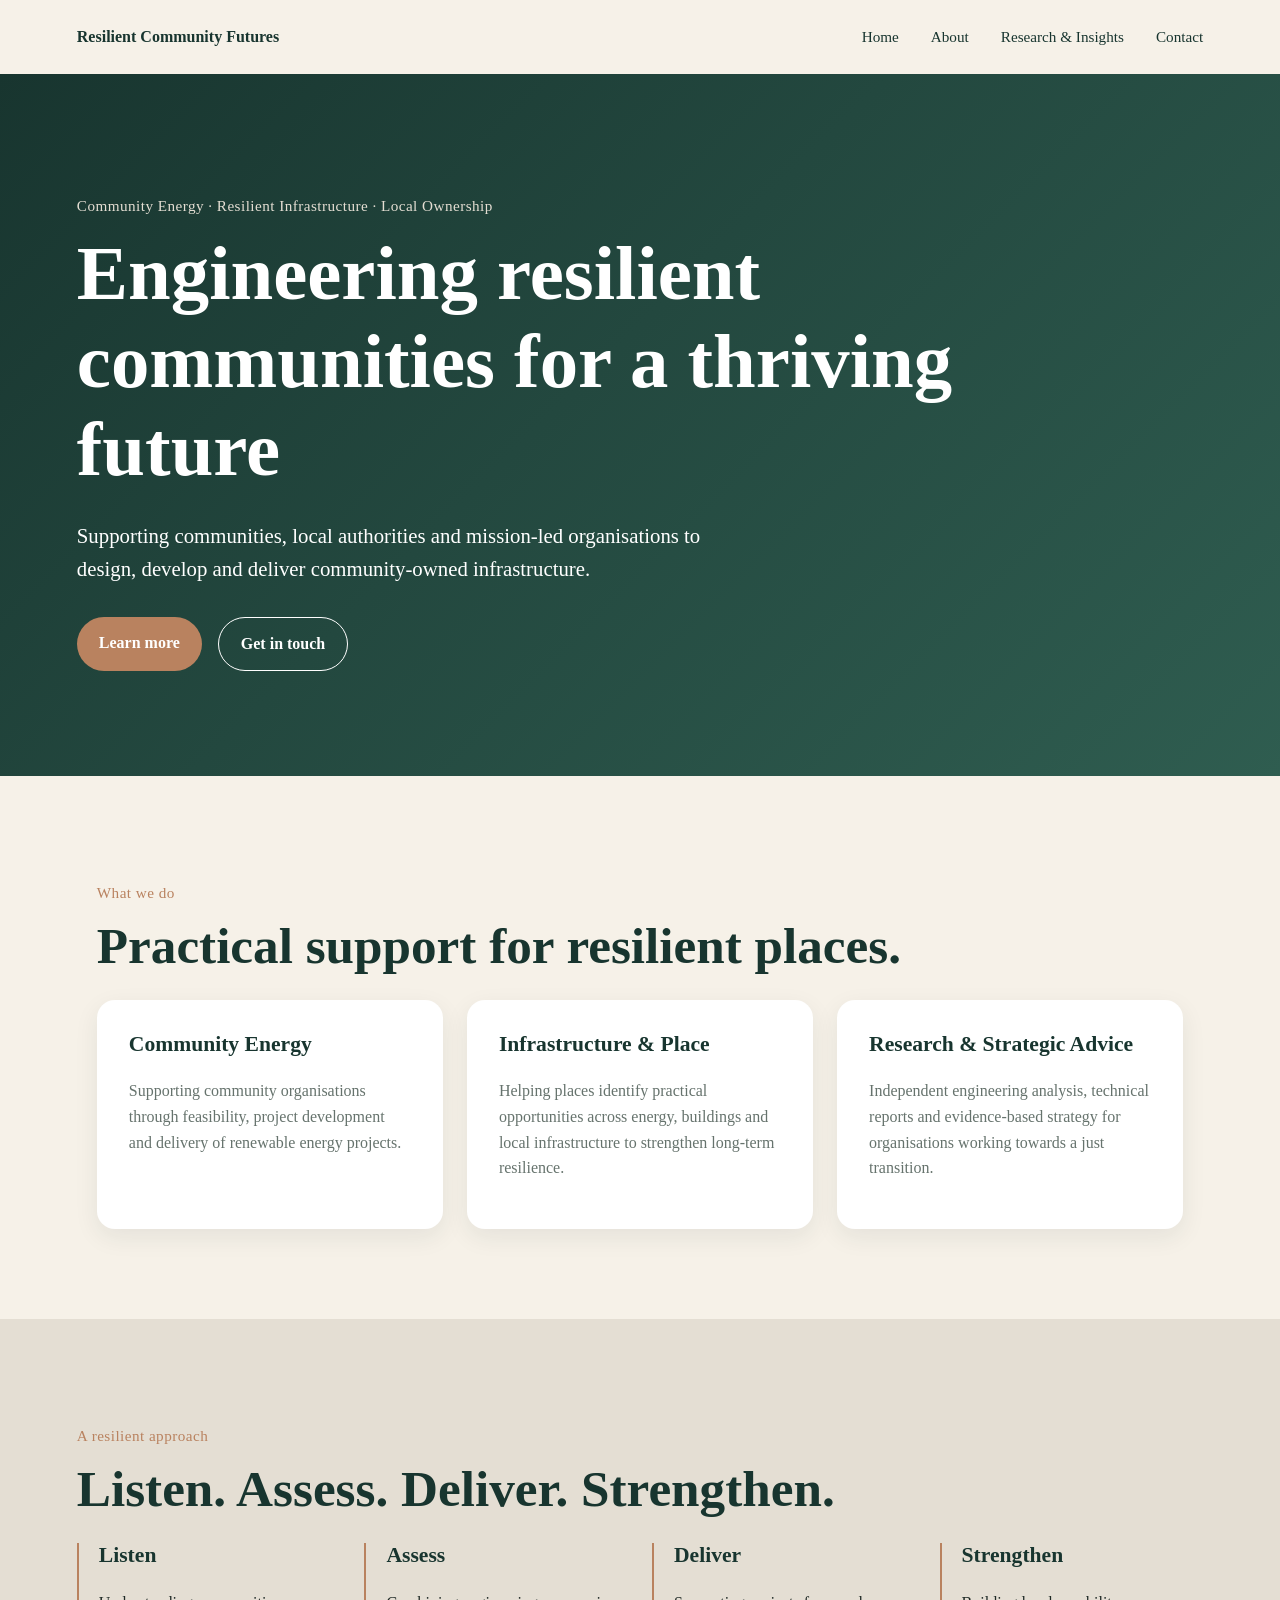
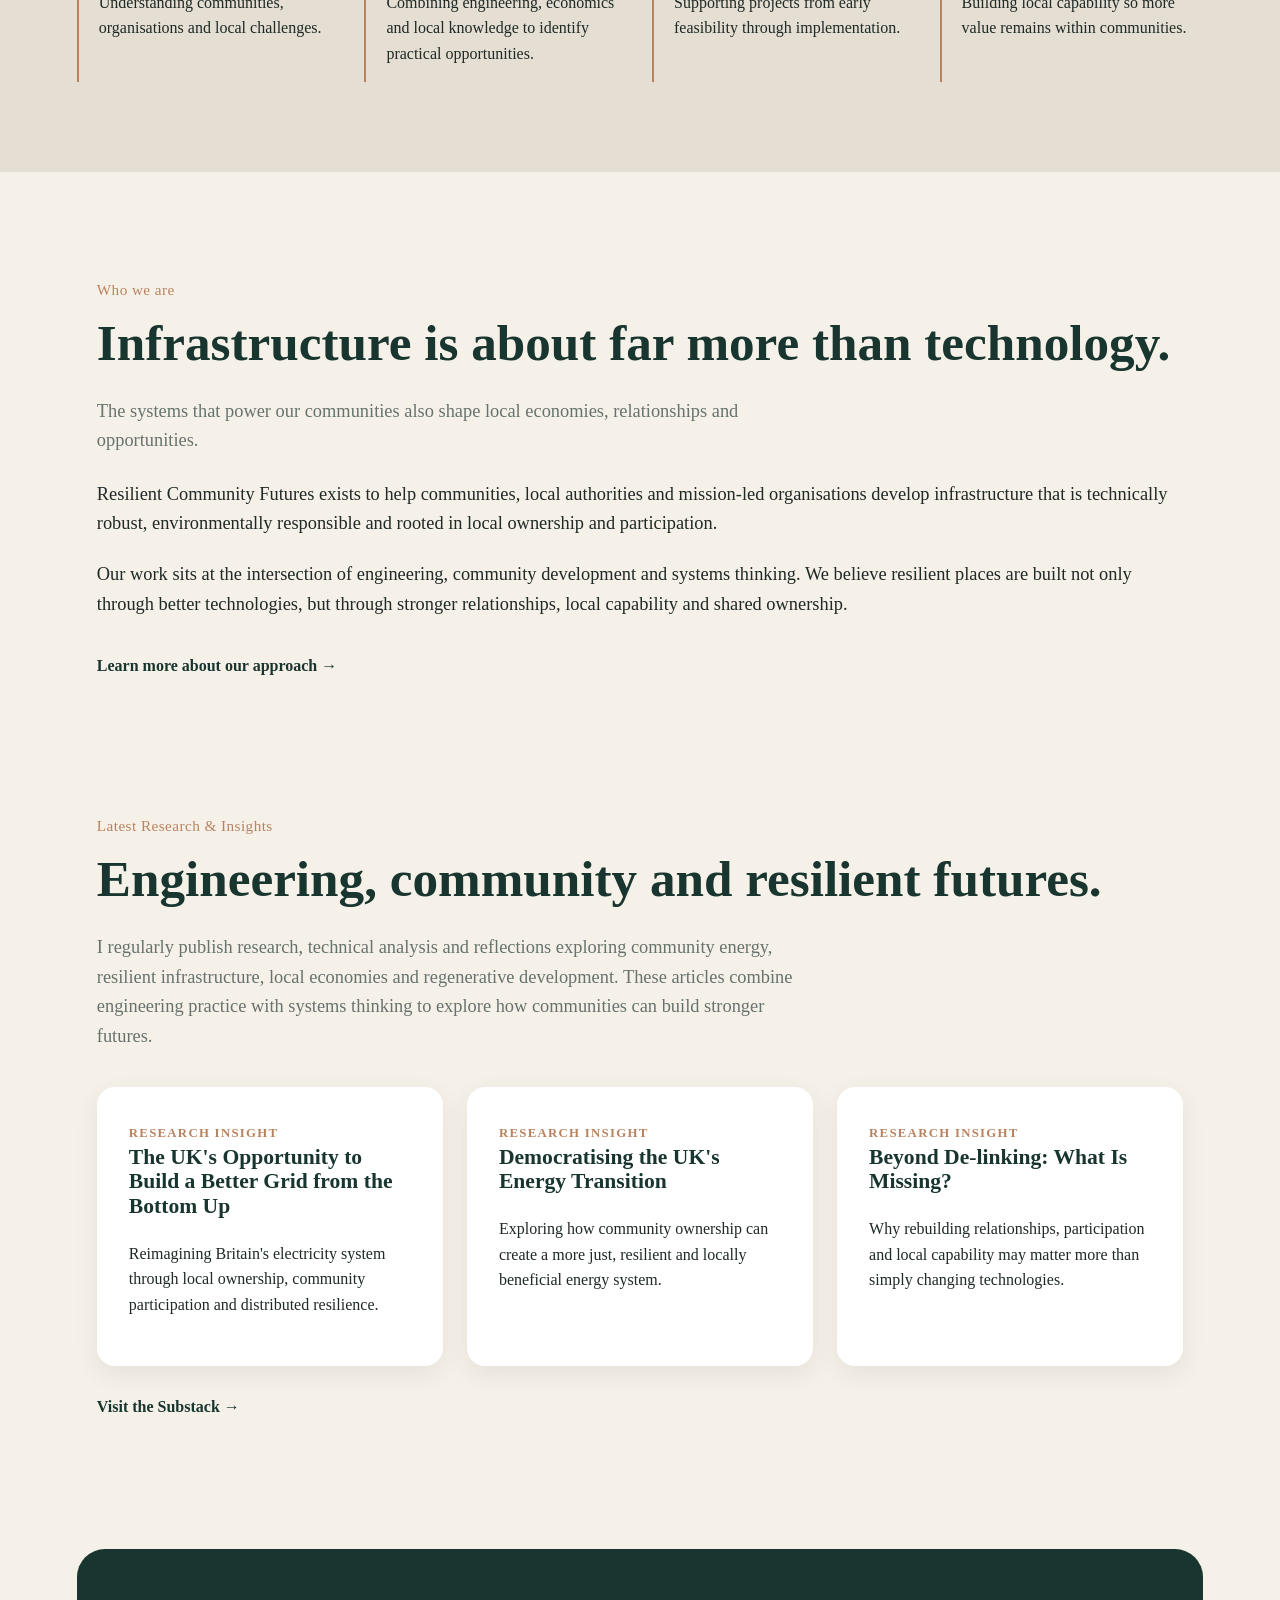
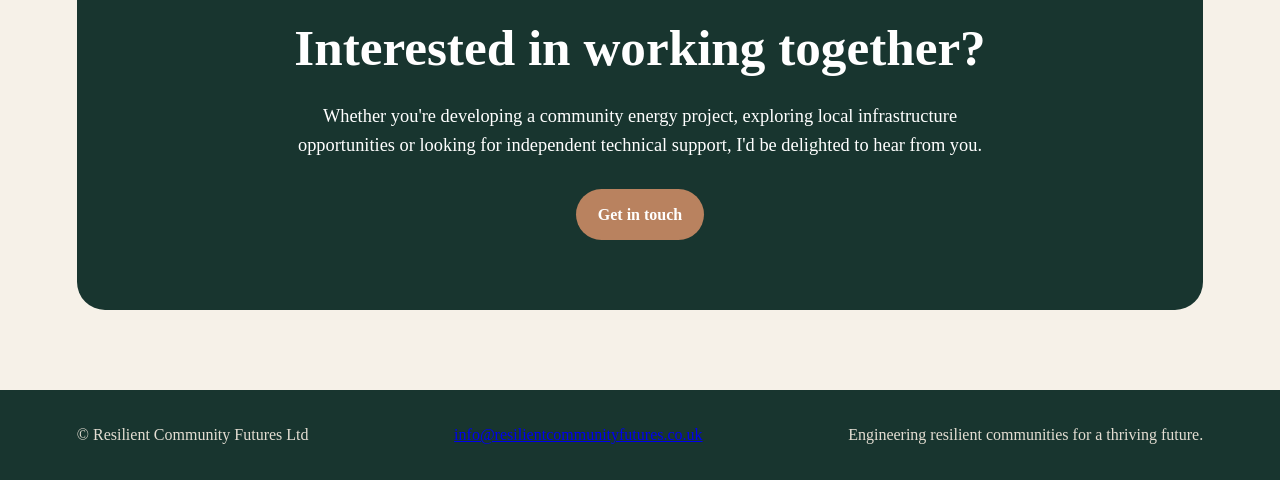
==== index.html @ cfe35413 "v0.15 - add email address" ====
<!DOCTYPE html>
<html lang="en">
<head>
  <meta charset="UTF-8" />
  <meta name="viewport" content="width=device-width, initial-scale=1.0" />
  <title>Resilient Community Futures Ltd</title>
  <meta name="description" content="Supporting communities, local authorities and mission-led organisations to design, develop and deliver community-owned infrastructure." />
  <link rel="stylesheet" href="css/style.css" />
</head>

<body>
  <header class="site-header">
    <a href="index.html" class="logo">Resilient Community Futures</a>

    <nav class="site-nav">
      <a href="index.html">Home</a>
      <a href="about.html">About</a>
      <a href="insights.html">Research & Insights</a>
      <a href="contact.html">Contact</a>
    </nav>
  </header>

  <main>
    <section class="hero">
      <div class="hero-content">
        <p class="eyebrow">Community Energy · Resilient Infrastructure · Local Ownership</p>
        <h1>Engineering resilient communities for a thriving future</h1>
        <p class="hero-text">
          Supporting communities, local authorities and mission-led organisations to design,
          develop and deliver community-owned infrastructure.
        </p>
        <div class="hero-buttons">
          <a href="about.html" class="button primary">Learn more</a>
          <a href="contact.html" class="button secondary">Get in touch</a>
        </div>
      </div>
    </section>

    <section class="section">
      <p class="eyebrow">What we do</p>
      <h2>Practical support for resilient places.</h2>

      <div class="card-grid">
        <article class="card">
          <h3>Community Energy</h3>
          <p>Supporting community organisations through feasibility, project development and delivery of renewable energy projects.</p>
        </article>

        <article class="card">
          <h3>Infrastructure & Place</h3>
          <p>Helping places identify practical opportunities across energy, buildings and local infrastructure to strengthen long-term resilience.</p>
        </article>

        <article class="card">
          <h3>Research & Strategic Advice</h3>
          <p>Independent engineering analysis, technical reports and evidence-based strategy for organisations working towards a just transition.</p>
        </article>
      </div>
    </section>

    <section class="section muted">
      <p class="eyebrow">A resilient approach</p>
      <h2>Listen. Assess. Deliver. Strengthen.</h2>

      <div class="steps">
        <div>
          <h3>Listen</h3>
          <p>Understanding communities, organisations and local challenges.</p>
        </div>
        <div>
          <h3>Assess</h3>
          <p>Combining engineering, economics and local knowledge to identify practical opportunities.</p>
        </div>
        <div>
          <h3>Deliver</h3>
          <p>Supporting projects from early feasibility through implementation.</p>
        </div>
        <div>
          <h3>Strengthen</h3>
          <p>Building local capability so more value remains within communities.</p>
        </div>
      </div>
    </section>

    <section class="section about-preview">
      <p class="eyebrow">Who we are</p>
    
      <h2>Infrastructure is about far more than technology.</h2>
    
      <p class="section-intro">
        The systems that power our communities also shape local economies,
        relationships and opportunities.
      </p>
    
      <p>
        Resilient Community Futures exists to help communities, local authorities
        and mission-led organisations develop infrastructure that is technically
        robust, environmentally responsible and rooted in local ownership and
        participation.
      </p>
    
      <p>
        Our work sits at the intersection of engineering, community development and
        systems thinking. We believe resilient places are built not only through
        better technologies, but through stronger relationships, local capability
        and shared ownership.
      </p>
    
      <a href="about.html" class="text-link">
        Learn more about our approach →
      </a>

    </section>

    <section class="section">
      <p class="eyebrow">Latest Research & Insights</p>
    
      <h2>Engineering, community and resilient futures.</h2>
    
      <p class="section-intro">
        I regularly publish research, technical analysis and reflections exploring
        community energy, resilient infrastructure, local economies and regenerative
        development. These articles combine engineering practice with systems thinking
        to explore how communities can build stronger futures.
      </p>
    
      <div class="insight-list">
    
        <a href="https://open.substack.com/pub/rossconnell12/p/the-uks-opportunity-to-build-a-better?r=1ueza5&utm_campaign=post-expanded-share&utm_medium=post%20viewer"
           class="insight-card"
           target="_blank"
           rel="noopener noreferrer">
    
          <span>Research Insight</span>
    
          <h3>The UK's Opportunity to Build a Better Grid from the Bottom Up</h3>
    
          <p>
            Reimagining Britain's electricity system through local ownership,
            community participation and distributed resilience.
          </p>
    
        </a>
    
        <a href="https://open.substack.com/pub/rossconnell12/p/democratising-the-uks-energy-transition?r=1ueza5&utm_campaign=post-expanded-share&utm_medium=post%20viewer"
           class="insight-card"
           target="_blank"
           rel="noopener noreferrer">
    
          <span>Research Insight</span>
    
          <h3>Democratising the UK's Energy Transition</h3>
    
          <p>
            Exploring how community ownership can create a more just,
            resilient and locally beneficial energy system.
          </p>
    
        </a>
    
        <a href="https://open.substack.com/pub/rossconnell12/p/beyond-de-linking-what-is-missing?r=1ueza5&utm_campaign=post-expanded-share&utm_medium=post%20viewer"
           class="insight-card"
           target="_blank"
           rel="noopener noreferrer">
    
          <span>Research Insight</span>
    
          <h3>Beyond De-linking: What Is Missing?</h3>
    
          <p>
            Why rebuilding relationships, participation and local capability
            may matter more than simply changing technologies.
          </p>
    
        </a>
    
      </div>
    
      <a href="https://substack.com/@rossconnell12"
         class="text-link"
         target="_blank"
         rel="noopener noreferrer">
         Visit the Substack →
      </a>

  </section>

    <section class="cta">
      <h2>Interested in working together?</h2>
      <p>
        Whether you're developing a community energy project, exploring local infrastructure opportunities
        or looking for independent technical support, I'd be delighted to hear from you.
      </p>
      <a href="contact.html" class="button primary">Get in touch</a>
    </section>
  </main>

  <footer class="site-footer">
    <p>© Resilient Community Futures Ltd</p>
    
    <p>
      <a href="mailto:info@resilientcommunityfutures.co.uk">
        info@resilientcommunityfutures.co.uk
      </a>
    </p>

    <p>Engineering resilient communities for a thriving future.</p>
  </footer>
</body>
</html>
---- css/style.css ----
:root {
  --green-dark: #18352f;
  --green: #2f5d50;
  --earth: #b9825f;
  --cream: #f6f1e8;
  --stone: #e4ded3;
  --text: #1f2925;
  --muted: #66736d;
  --white: #ffffff;
}

* {
  box-sizing: border-box;
}

body {
  margin: 0;
  font-family: Georgia, "Times New Roman", serif;
  color: var(--text);
  background: var(--cream);
  line-height: 1.6;
}

.site-header {
  display: flex;
  justify-content: space-between;
  align-items: center;
  padding: 24px 6vw;
  background: var(--cream);
}

.logo {
  font-weight: 700;
  text-decoration: none;
  color: var(--green-dark);
}

.site-nav a {
  margin-left: 28px;
  text-decoration: none;
  color: var(--green-dark);
  font-size: 0.95rem;
}

.hero {
  min-height: 78vh;
  display: flex;
  align-items: center;
  padding: 8vw 6vw;

  background: linear-gradient(
    135deg,
    #18352f 0%,
    #23483f 45%,
    #2f5d50 100%
  );

  color: var(--white);
}

.hero-content {
  max-width: 920px;
}

.eyebrow {
  letter-spacing: 0.03em;
  font-size: 0.95rem;
  font-weight: 400;
  color: var(--earth);
  margin-bottom: 12px;
}

.hero .eyebrow {
  color: var(--stone);
}

h1,
h2,
h3 {
  line-height: 1.15;
  margin-top: 0;
}

h1 {
  font-size: clamp(2.4rem, 6vw, 4.8rem);
  max-width: 920px;
  margin-bottom: 24px;
}

h2 {
  font-size: clamp(2rem, 4vw, 3.4rem);
  color: var(--green-dark);
  margin-bottom: 24px;
}

h3 {
  font-size: 1.35rem;
  color: var(--green-dark);
}

.hero-text {
  font-size: 1.3rem;
  max-width: 640px;
  margin-bottom: 32px;
}

.hero-buttons {
  display: flex;
  gap: 16px;
  flex-wrap: wrap;
}

.button {
  display: inline-block;
  padding: 13px 22px;
  border-radius: 999px;
  text-decoration: none;
  font-weight: 700;
}

.button.primary {
  background: var(--earth);
  color: var(--white);
}

.button.secondary {
  border: 1px solid var(--white);
  color: var(--white);
}

.section {
  padding: 90px 6vw;
  max-width: 1240px;
  margin: 0 auto;
}

.section-intro {
  max-width: 720px;
  font-size: 1.15rem;
  color: var(--muted);
}

.muted {
  background: var(--stone);
  max-width: none;
}

.muted > .eyebrow,
.muted > h2,
.muted > .steps {
  max-width: 1240px;
  margin-left: auto;
  margin-right: auto;
}

.card-grid,
.steps,
.insight-list {
  display: grid;
  gap: 24px;
}

.card-grid {
  grid-template-columns: repeat(3, 1fr);
}

.card,
.insight-card {
  background: var(--white);
  padding: 32px;
  border-radius: 18px;
  box-shadow: 0 8px 24px rgba(24, 53, 47, 0.08);
}

.card p {
  color: var(--muted);
}

.steps {
  grid-template-columns: repeat(4, 1fr);
  max-width: 1240px;
  margin: 0 auto;
}

.steps div {
  border-left: 2px solid var(--earth);
  padding-left: 20px;
}

.about-preview .section-intro {
  margin-bottom: 24px;
}

.about-preview p:not(.eyebrow):not(.section-intro) {
  font-size: 1.15rem;
  color: var(--text);
  margin-bottom: 22px;
}

.about-preview .text-link {
  display: inline-block;
  margin-top: 12px;
}

.about-preview {
  padding-bottom: 30px;
}

.insight-list {
  grid-template-columns: repeat(3, 1fr);
  margin: 36px 0 28px;
}

.insight-card {
  text-decoration: none;
  color: var(--text);
  transition: transform 0.2s ease, box-shadow 0.2s ease;
}

.insight-card:hover {
  transform: translateY(-4px);
  box-shadow: 0 12px 32px rgba(24, 53, 47, 0.14);
}

.insight-card span {
  color: var(--earth);
  font-size: 0.8rem;
  text-transform: uppercase;
  letter-spacing: 0.1em;
  font-weight: 700;
}

.text-link {
  color: var(--green-dark);
  font-weight: 700;
  text-decoration: none;
}

.cta {
  margin: 40px 6vw 80px;
  padding: 70px;
  background: var(--green-dark);
  color: var(--white);
  border-radius: 28px;
  text-align: center;
}

.cta h2 {
  color: var(--white);
}

.cta p {
  max-width: 720px;
  margin: 0 auto 28px;
  font-size: 1.15rem;
}

.site-footer {
  padding: 32px 6vw;
  background: var(--green-dark);
  color: var(--stone);
  display: flex;
  justify-content: space-between;
  gap: 20px;
  flex-wrap: wrap;
}

.site-footer p {
  margin: 0;
}

@media (max-width: 850px) {
  .site-header {
    align-items: flex-start;
    gap: 18px;
    flex-direction: column;
  }

  .site-nav a {
    margin-left: 0;
    margin-right: 18px;
    display: inline-block;
    margin-bottom: 8px;
  }

  .card-grid,
  .steps,
  .insight-list,
  .split {
    grid-template-columns: 1fr;
  }

  .section {
    padding: 64px 6vw;
  }

  .cta {
    padding: 44px 28px;
  }
}
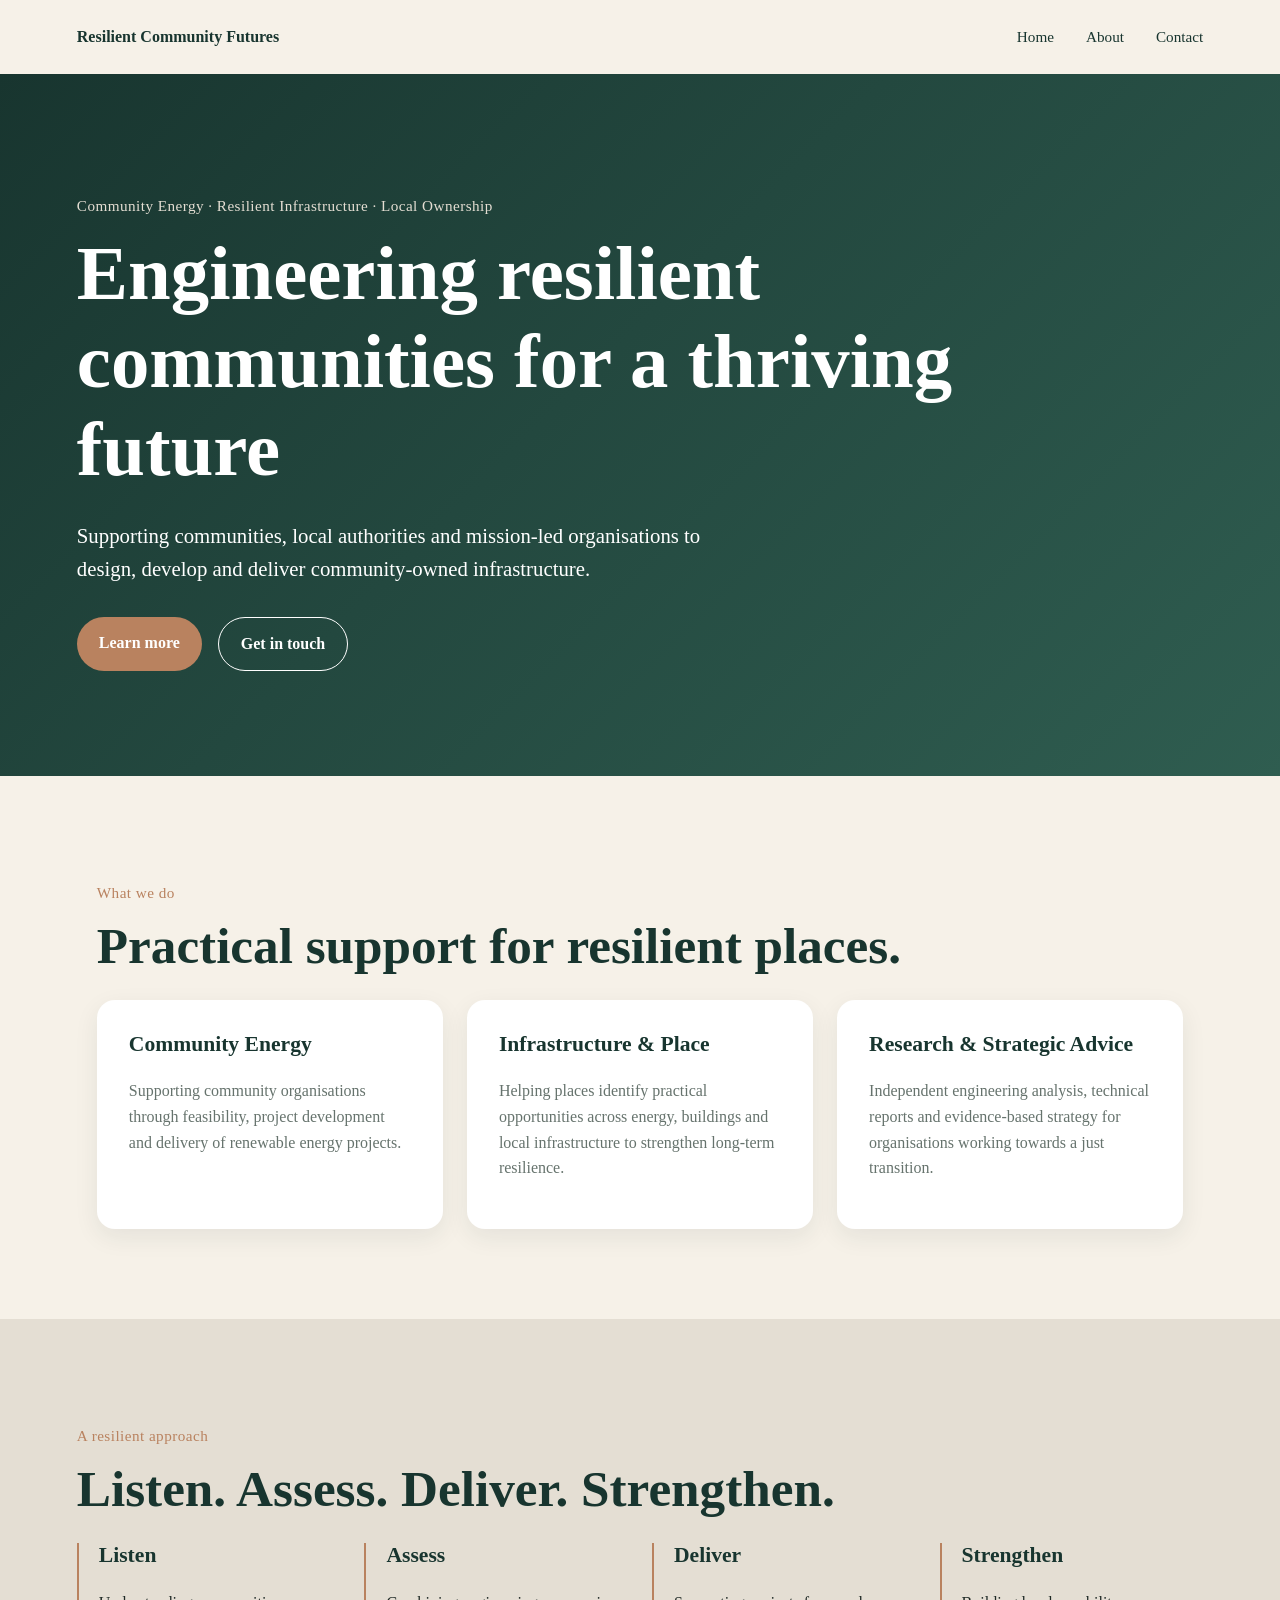
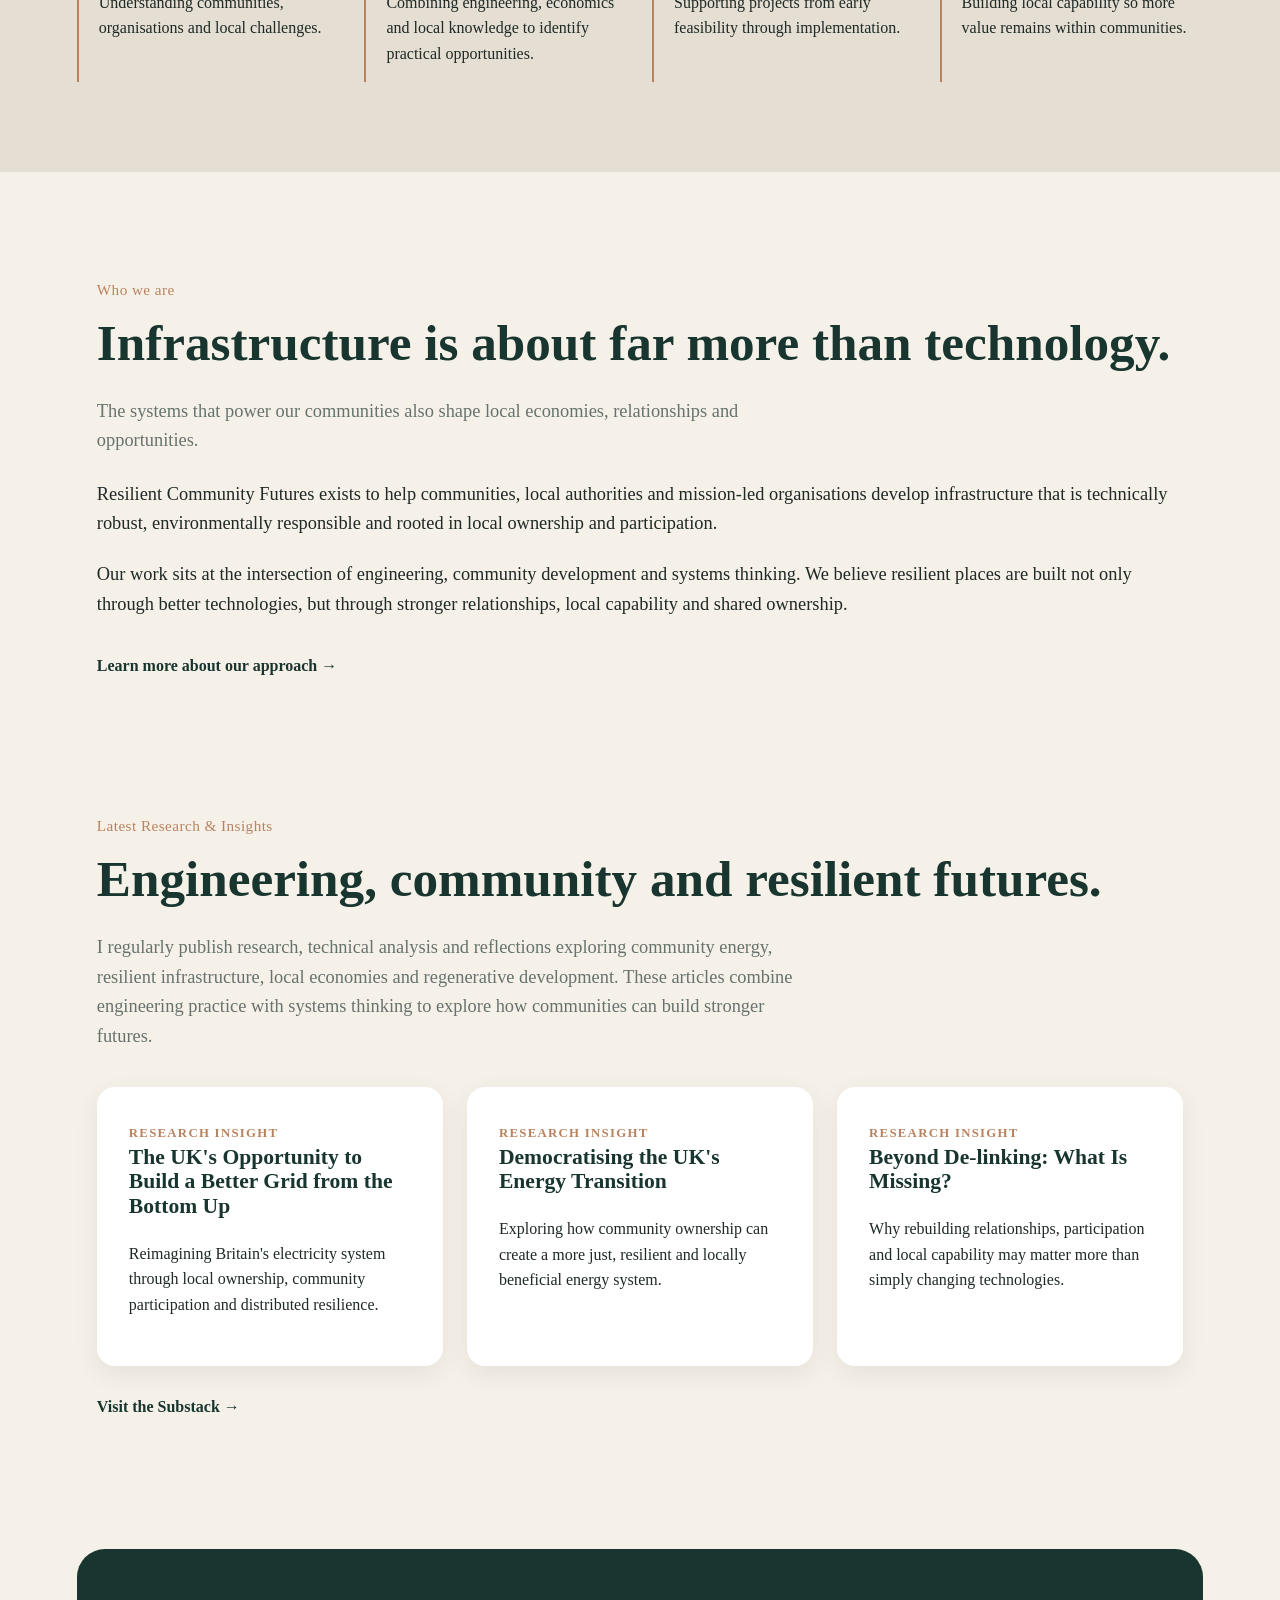
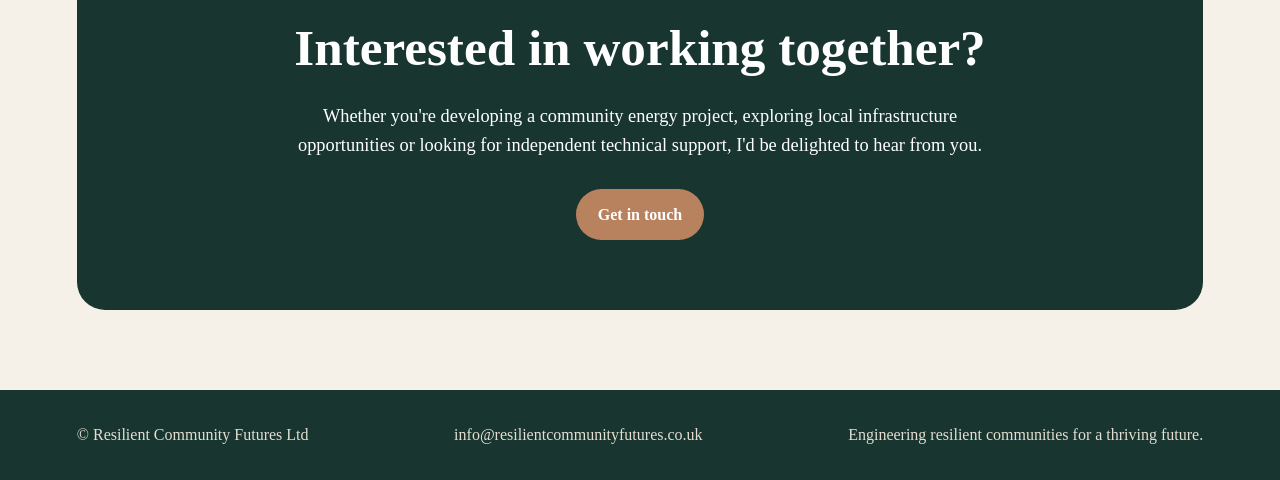
==== commit 25232bef: "v0.18 - remove Research & Insights Page" ====
--- a/index.html
+++ b/index.html
@@ -15,7 +15,6 @@
     <nav class="site-nav">
       <a href="index.html">Home</a>
       <a href="about.html">About</a>
-      <a href="insights.html">Research & Insights</a>
       <a href="contact.html">Contact</a>
     </nav>
   </header>
--- a/css/style.css
+++ b/css/style.css
@@ -269,6 +269,77 @@
   margin: 0;
 }
 
+.site-footer a,
+.site-footer a:visited,
+.site-footer a:link,
+.site-footer a:active {
+  color: inherit;
+  text-decoration: none;
+}
+
+.site-footer a:hover {
+  color: inherit;
+  text-decoration: underline;
+}
+
+.page-hero {
+  max-width: none;
+  background: linear-gradient(
+    135deg,
+    #18352f 0%,
+    #23483f 45%,
+    #2f5d50 100%
+  );
+  color: var(--white);
+  padding: 90px 6vw 60px;
+}
+
+.page-hero h1 {
+  color: var(--white);
+  max-width: 1050px;
+}
+
+.page-hero .hero-text {
+  color: var(--stone);
+}
+
+.page-hero .eyebrow {
+  color: var(--stone);
+}
+
+.contact-intro {
+  max-width: 900px;
+  padding-top: 20px;
+  padding-bottom: 30px;
+}
+
+.contact-intro p:last-child {
+  margin-top: 28px;
+  font-style: italic;
+}
+
+.contact-grid {
+  display: grid;
+  grid-template-columns: repeat(2, 1fr);
+  gap: 36px;
+  padding-top: 10px;
+}
+
+.contact-card {
+  background: var(--stone);
+  padding: 40px;
+  border-radius: 18px;
+}
+
+.contact-card h2 {
+  font-size: 1.8rem;
+  margin-bottom: 18px;
+}
+
+.contact-card p:last-child {
+  margin-bottom: 0;
+}
+
 @media (max-width: 850px) {
   .site-header {
     align-items: flex-start;
@@ -286,6 +357,7 @@
   .card-grid,
   .steps,
   .insight-list,
+  .contact-grid,
   .split {
     grid-template-columns: 1fr;
   }
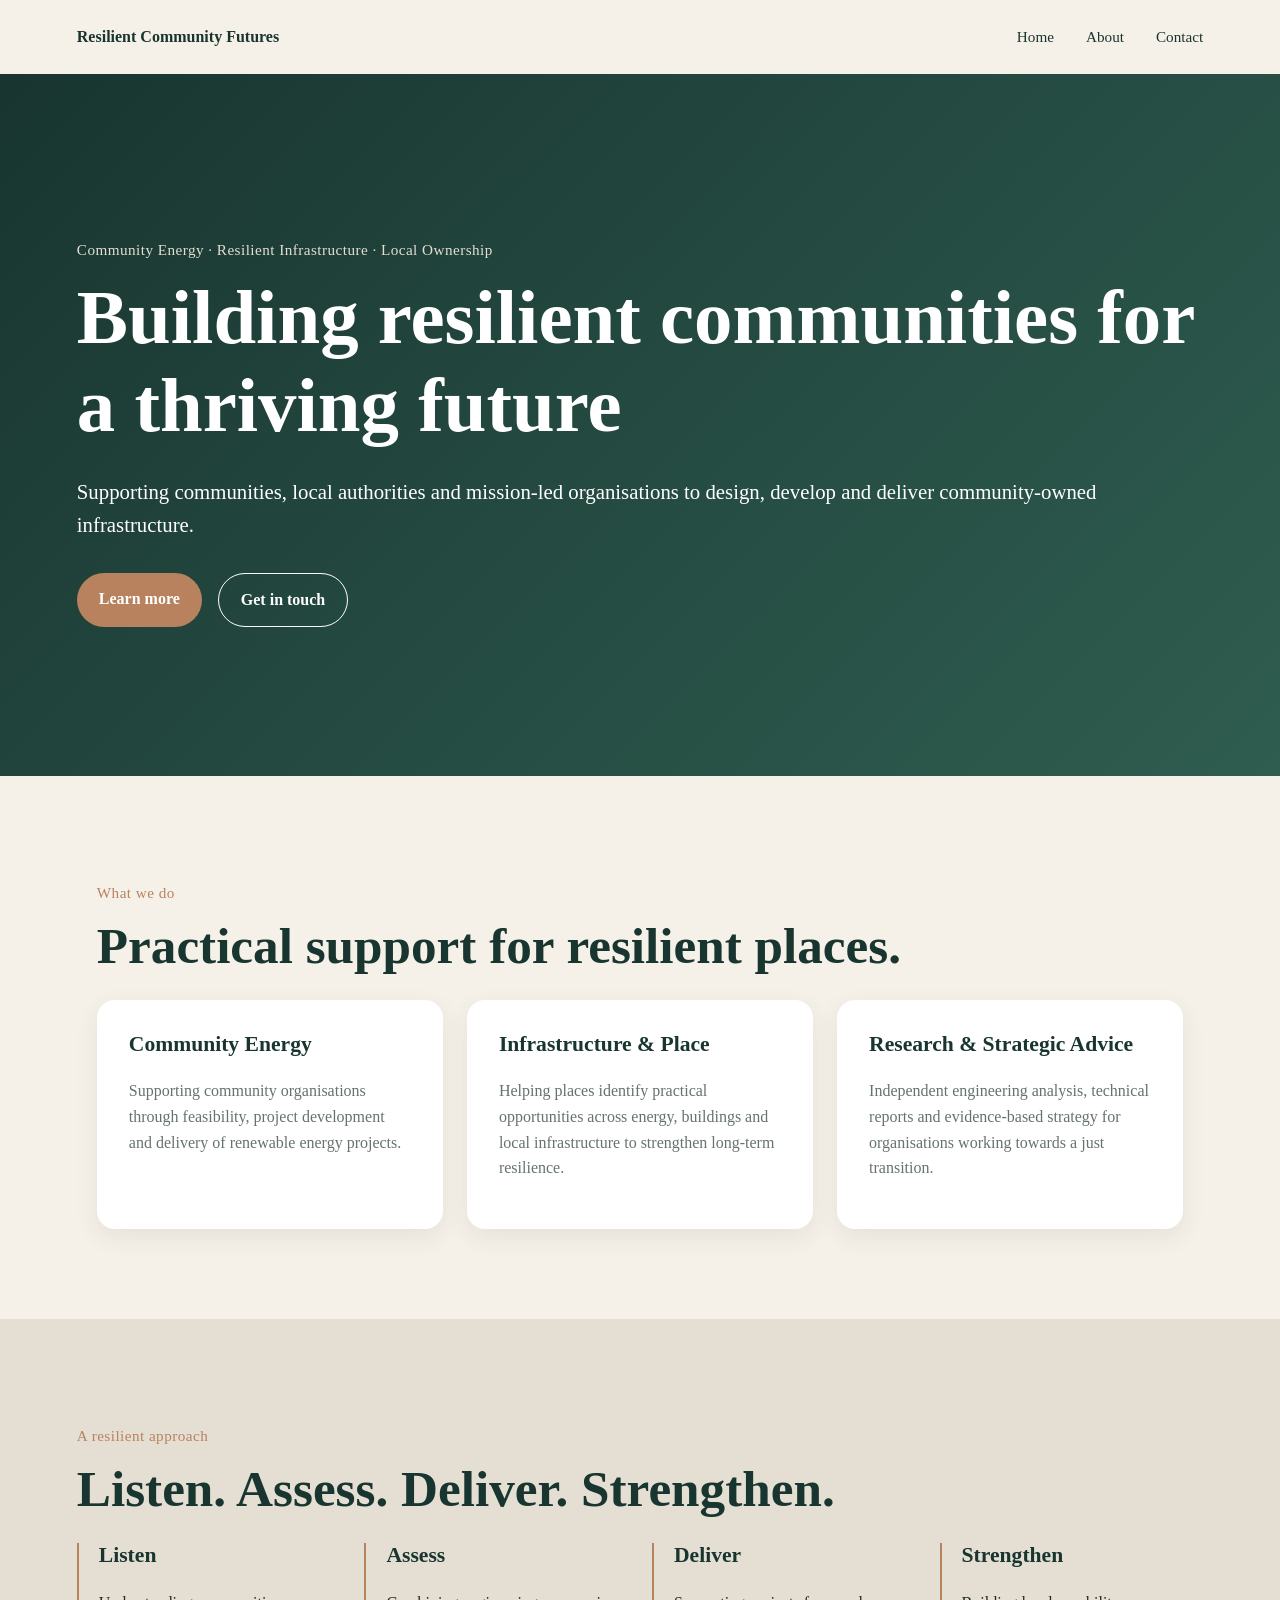
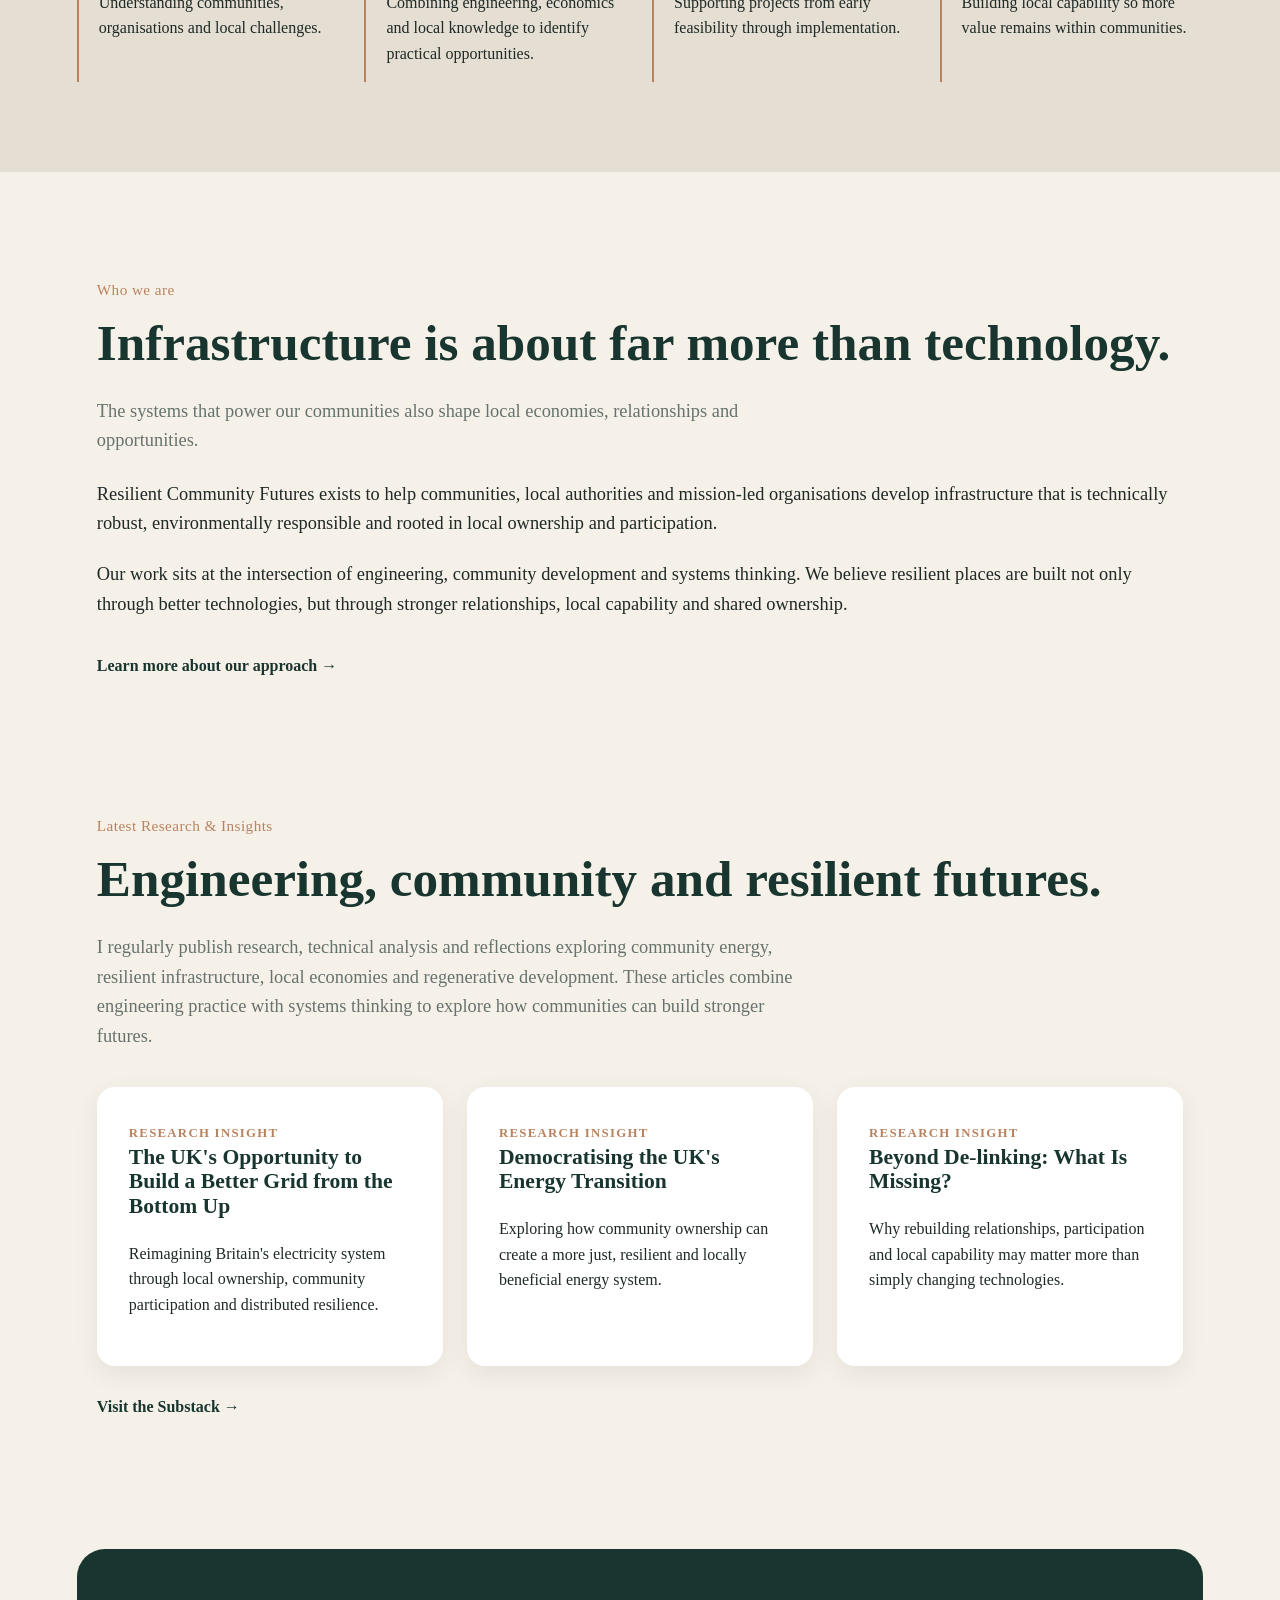
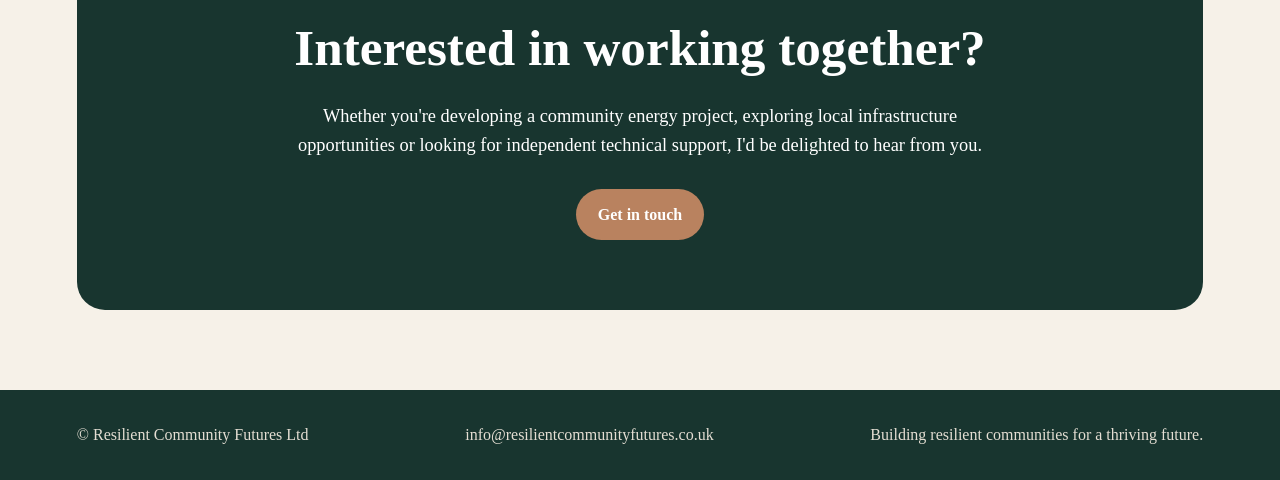
==== commit be9047e8: "v0.31 - slogan - Engineering to Building" ====
--- a/index.html
+++ b/index.html
@@ -23,7 +23,7 @@
     <section class="hero">
       <div class="hero-content">
         <p class="eyebrow">Community Energy · Resilient Infrastructure · Local Ownership</p>
-        <h1>Engineering resilient communities for a thriving future</h1>
+        <h1>Building resilient communities for a thriving future</h1>
         <p class="hero-text">
           Supporting communities, local authorities and mission-led organisations to design,
           develop and deliver community-owned infrastructure.
@@ -203,7 +203,7 @@
       </a>
     </p>
 
-    <p>Engineering resilient communities for a thriving future.</p>
+    <p>Building resilient communities for a thriving future.</p>
   </footer>
 </body>
 </html>
--- a/css/style.css
+++ b/css/style.css
@@ -59,7 +59,7 @@
 }
 
 .hero-content {
-  max-width: 920px;
+  max-width: 1240px;
 }
 
 .eyebrow {
@@ -83,7 +83,7 @@
 
 h1 {
   font-size: clamp(2.4rem, 6vw, 4.8rem);
-  max-width: 920px;
+  max-width: 1240px;
   margin-bottom: 24px;
 }
 
@@ -100,7 +100,7 @@
 
 .hero-text {
   font-size: 1.3rem;
-  max-width: 640px;
+  max-width: 1100px;
   margin-bottom: 32px;
 }
 
@@ -296,7 +296,7 @@
 
 .page-hero h1 {
   color: var(--white);
-  max-width: 1050px;
+  max-width: 1240px;
 }
 
 .page-hero .hero-text {
@@ -305,17 +305,6 @@
 
 .page-hero .eyebrow {
   color: var(--stone);
-}
-
-.contact-intro {
-  max-width: 900px;
-  padding-top: 20px;
-  padding-bottom: 30px;
-}
-
-.contact-intro p:last-child {
-  margin-top: 28px;
-  font-style: italic;
 }
 
 .contact-grid {
@@ -338,6 +327,84 @@
 
 .contact-card p:last-child {
   margin-bottom: 0;
+}
+
+.about-section {
+  max-width: 1240px;
+}
+
+.about-copy {
+  max-width: 1240px;
+}
+
+.about-section p {
+  font-size: 1.15rem;
+}
+
+.manifesto-card {
+  margin-top: 42px;
+  margin-bottom: -35px;
+  background: var(--stone);
+  padding: 42px;
+  border-radius: 18px;
+  max-width: 1240px;
+}
+
+.manifesto-card p {
+  max-width: 980px;
+  font-size: clamp(1.35rem, 2.2vw, 2rem);
+  line-height: 1.35;
+  color: var(--green-dark);
+  margin: 0;
+}
+
+.value-grid {
+  display: grid;
+  grid-template-columns: repeat(2, 1fr);
+  gap: 28px;
+  margin-top: 36px;
+}
+
+.value-card {
+  background: var(--stone);
+  padding: 36px;
+  border-radius: 18px;
+}
+
+.value-card p {
+  color: var(--text);
+}
+
+.founder-section {
+  padding-top: 70px;
+  padding-bottom: 70px;
+}
+
+.founder-card {
+  display: grid;
+  grid-template-columns: 0.8fr 1.4fr;
+  gap: 48px;
+  align-items: center;
+  background: var(--stone);
+  padding: 42px;
+  border-radius: 24px;
+  box-shadow: 0 8px 24px rgba(24, 53, 47, 0.08);
+}
+
+.founder-image img {
+  width: 100%;
+  border-radius: 18px;
+  display: block;
+}
+
+.founder-copy p {
+  font-size: 1.05rem;
+}
+
+.founder-role {
+  font-weight: 700;
+  color: var(--green-dark);
+  margin-top: -10px;
 }
 
 @media (max-width: 850px) {
@@ -354,10 +421,12 @@
     margin-bottom: 8px;
   }
 
-  .card-grid,
+   .card-grid,
   .steps,
   .insight-list,
   .contact-grid,
+  .value-grid,
+  .founder-card,
   .split {
     grid-template-columns: 1fr;
   }
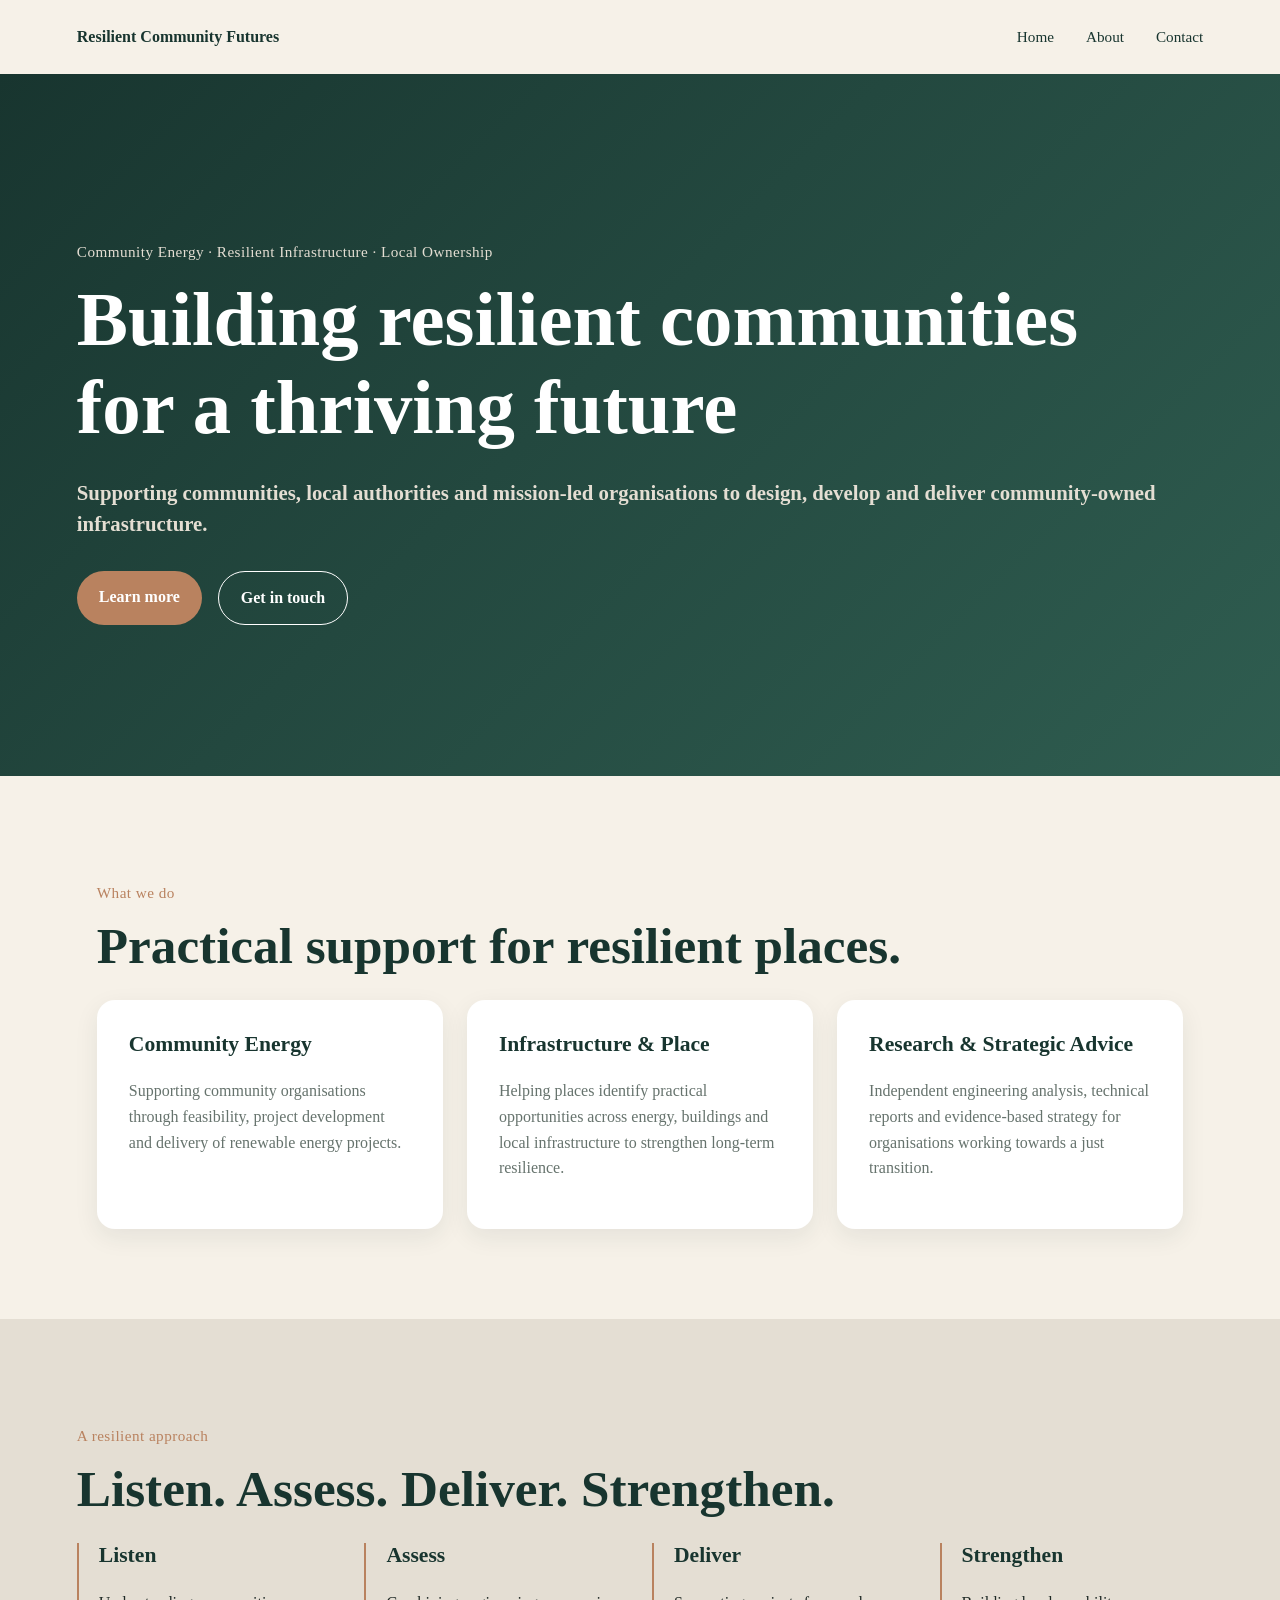
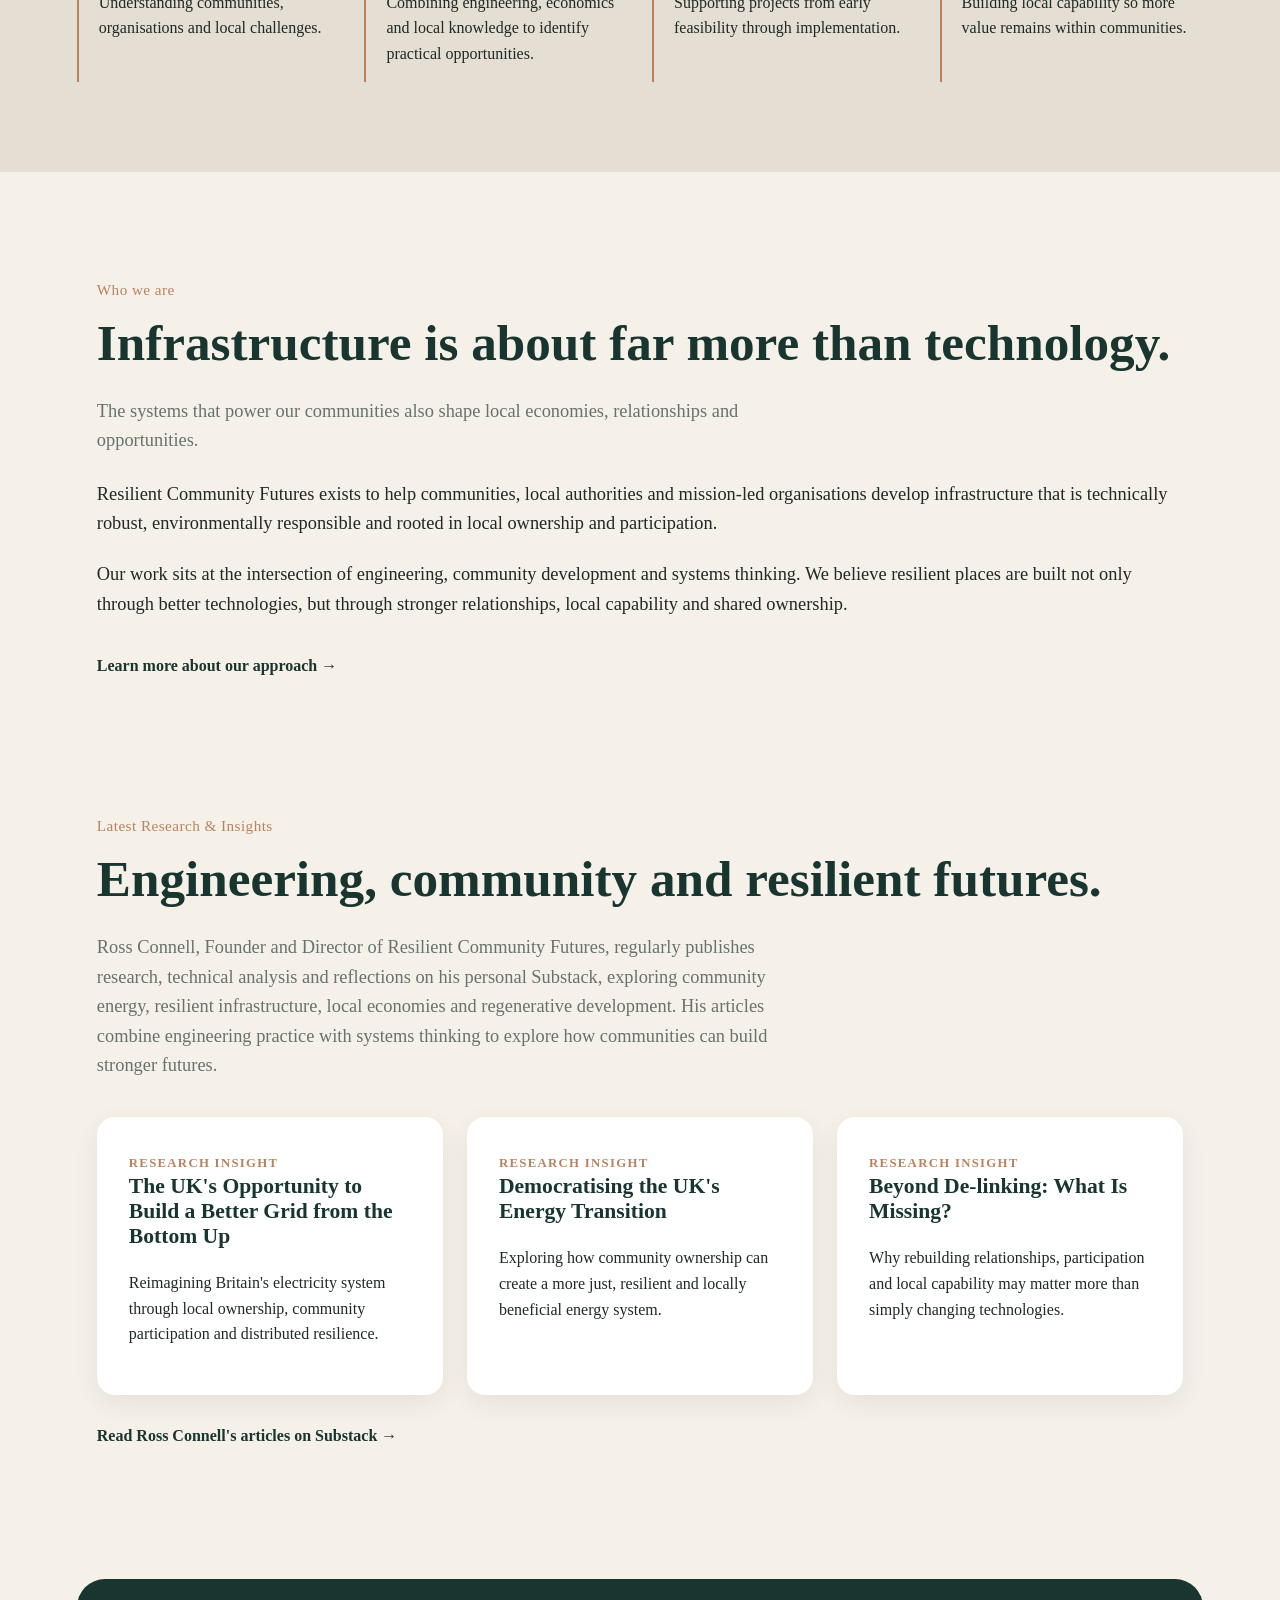
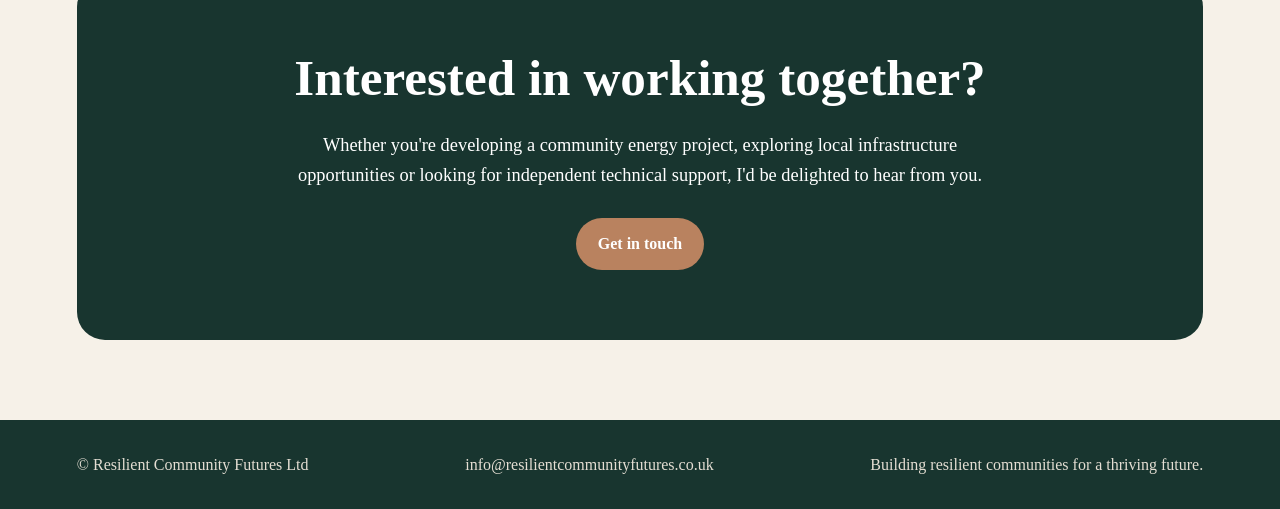
==== commit 8907fe8c: "v0.40 - text changes to home page" ====
--- a/index.html
+++ b/index.html
@@ -117,10 +117,11 @@
       <h2>Engineering, community and resilient futures.</h2>
     
       <p class="section-intro">
-        I regularly publish research, technical analysis and reflections exploring
-        community energy, resilient infrastructure, local economies and regenerative
-        development. These articles combine engineering practice with systems thinking
-        to explore how communities can build stronger futures.
+        Ross Connell, Founder and Director of Resilient Community Futures, regularly
+        publishes research, technical analysis and reflections on his personal Substack,
+        exploring community energy, resilient infrastructure, local economies and
+        regenerative development. His articles combine engineering practice with systems
+        thinking to explore how communities can build stronger futures.
       </p>
     
       <div class="insight-list">
@@ -179,7 +180,7 @@
          class="text-link"
          target="_blank"
          rel="noopener noreferrer">
-         Visit the Substack →
+         Read Ross Connell's articles on Substack →
       </a>
 
   </section>
--- a/css/style.css
+++ b/css/style.css
@@ -42,25 +42,58 @@
   font-size: 0.95rem;
 }
 
-.hero {
-  min-height: 78vh;
-  display: flex;
-  align-items: center;
-  padding: 8vw 6vw;
-
+/* HERO SECTIONS */
+
+.hero,
+.page-hero {
   background: linear-gradient(
     135deg,
     #18352f 0%,
     #23483f 45%,
     #2f5d50 100%
   );
-
-  color: var(--white);
-}
-
-.hero-content {
-  max-width: 1240px;
-}
+  color: var(--white);
+}
+
+.hero {
+  min-height: 78vh;
+  display: flex;
+  align-items: center;
+  padding: 8vw 6vw;
+}
+
+.page-hero {
+  max-width: none;
+  margin: 0;
+  padding: 90px 6vw 70px;
+}
+
+.hero-content,
+.page-hero > .eyebrow,
+.page-hero > h1,
+.page-hero > .hero-text {
+  max-width: 1100px;
+}
+
+.hero .eyebrow,
+.page-hero .eyebrow {
+  color: var(--stone);
+}
+
+.hero h1,
+.page-hero h1 {
+  color: var(--white);
+}
+
+.hero-text {
+  font-size: 1.3rem;
+  font-weight: 700;
+  line-height: 1.5;
+  color: var(--stone);
+  margin-bottom: 32px;
+}
+
+/* TYPOGRAPHY */
 
 .eyebrow {
   letter-spacing: 0.03em;
@@ -70,10 +103,6 @@
   margin-bottom: 12px;
 }
 
-.hero .eyebrow {
-  color: var(--stone);
-}
-
 h1,
 h2,
 h3 {
@@ -83,7 +112,6 @@
 
 h1 {
   font-size: clamp(2.4rem, 6vw, 4.8rem);
-  max-width: 1240px;
   margin-bottom: 24px;
 }
 
@@ -98,11 +126,7 @@
   color: var(--green-dark);
 }
 
-.hero-text {
-  font-size: 1.3rem;
-  max-width: 1100px;
-  margin-bottom: 32px;
-}
+/* BUTTONS */
 
 .hero-buttons {
   display: flex;
@@ -128,6 +152,8 @@
   color: var(--white);
 }
 
+/* SECTIONS */
+
 .section {
   padding: 90px 6vw;
   max-width: 1240px;
@@ -152,6 +178,8 @@
   margin-left: auto;
   margin-right: auto;
 }
+
+/* GRIDS AND CARDS */
 
 .card-grid,
 .steps,
@@ -187,6 +215,12 @@
   padding-left: 20px;
 }
 
+/* HOME ABOUT PREVIEW */
+
+.about-preview {
+  padding-bottom: 30px;
+}
+
 .about-preview .section-intro {
   margin-bottom: 24px;
 }
@@ -202,9 +236,7 @@
   margin-top: 12px;
 }
 
-.about-preview {
-  padding-bottom: 30px;
-}
+/* INSIGHTS */
 
 .insight-list {
   grid-template-columns: repeat(3, 1fr);
@@ -236,6 +268,8 @@
   text-decoration: none;
 }
 
+/* CTA */
+
 .cta {
   margin: 40px 6vw 80px;
   padding: 70px;
@@ -254,6 +288,8 @@
   margin: 0 auto 28px;
   font-size: 1.15rem;
 }
+
+/* FOOTER */
 
 .site-footer {
   padding: 32px 6vw;
@@ -282,30 +318,7 @@
   text-decoration: underline;
 }
 
-.page-hero {
-  max-width: none;
-  background: linear-gradient(
-    135deg,
-    #18352f 0%,
-    #23483f 45%,
-    #2f5d50 100%
-  );
-  color: var(--white);
-  padding: 90px 6vw 60px;
-}
-
-.page-hero h1 {
-  color: var(--white);
-  max-width: 1240px;
-}
-
-.page-hero .hero-text {
-  color: var(--stone);
-}
-
-.page-hero .eyebrow {
-  color: var(--stone);
-}
+/* CONTACT */
 
 .contact-grid {
   display: grid;
@@ -328,6 +341,8 @@
 .contact-card p:last-child {
   margin-bottom: 0;
 }
+
+/* ABOUT */
 
 .about-section {
   max-width: 1240px;
@@ -407,6 +422,8 @@
   margin-top: -10px;
 }
 
+/* MOBILE */
+
 @media (max-width: 850px) {
   .site-header {
     align-items: flex-start;
@@ -421,7 +438,7 @@
     margin-bottom: 8px;
   }
 
-   .card-grid,
+  .card-grid,
   .steps,
   .insight-list,
   .contact-grid,
@@ -435,6 +452,10 @@
     padding: 64px 6vw;
   }
 
+  .page-hero {
+    padding: 64px 6vw;
+  }
+
   .cta {
     padding: 44px 28px;
   }
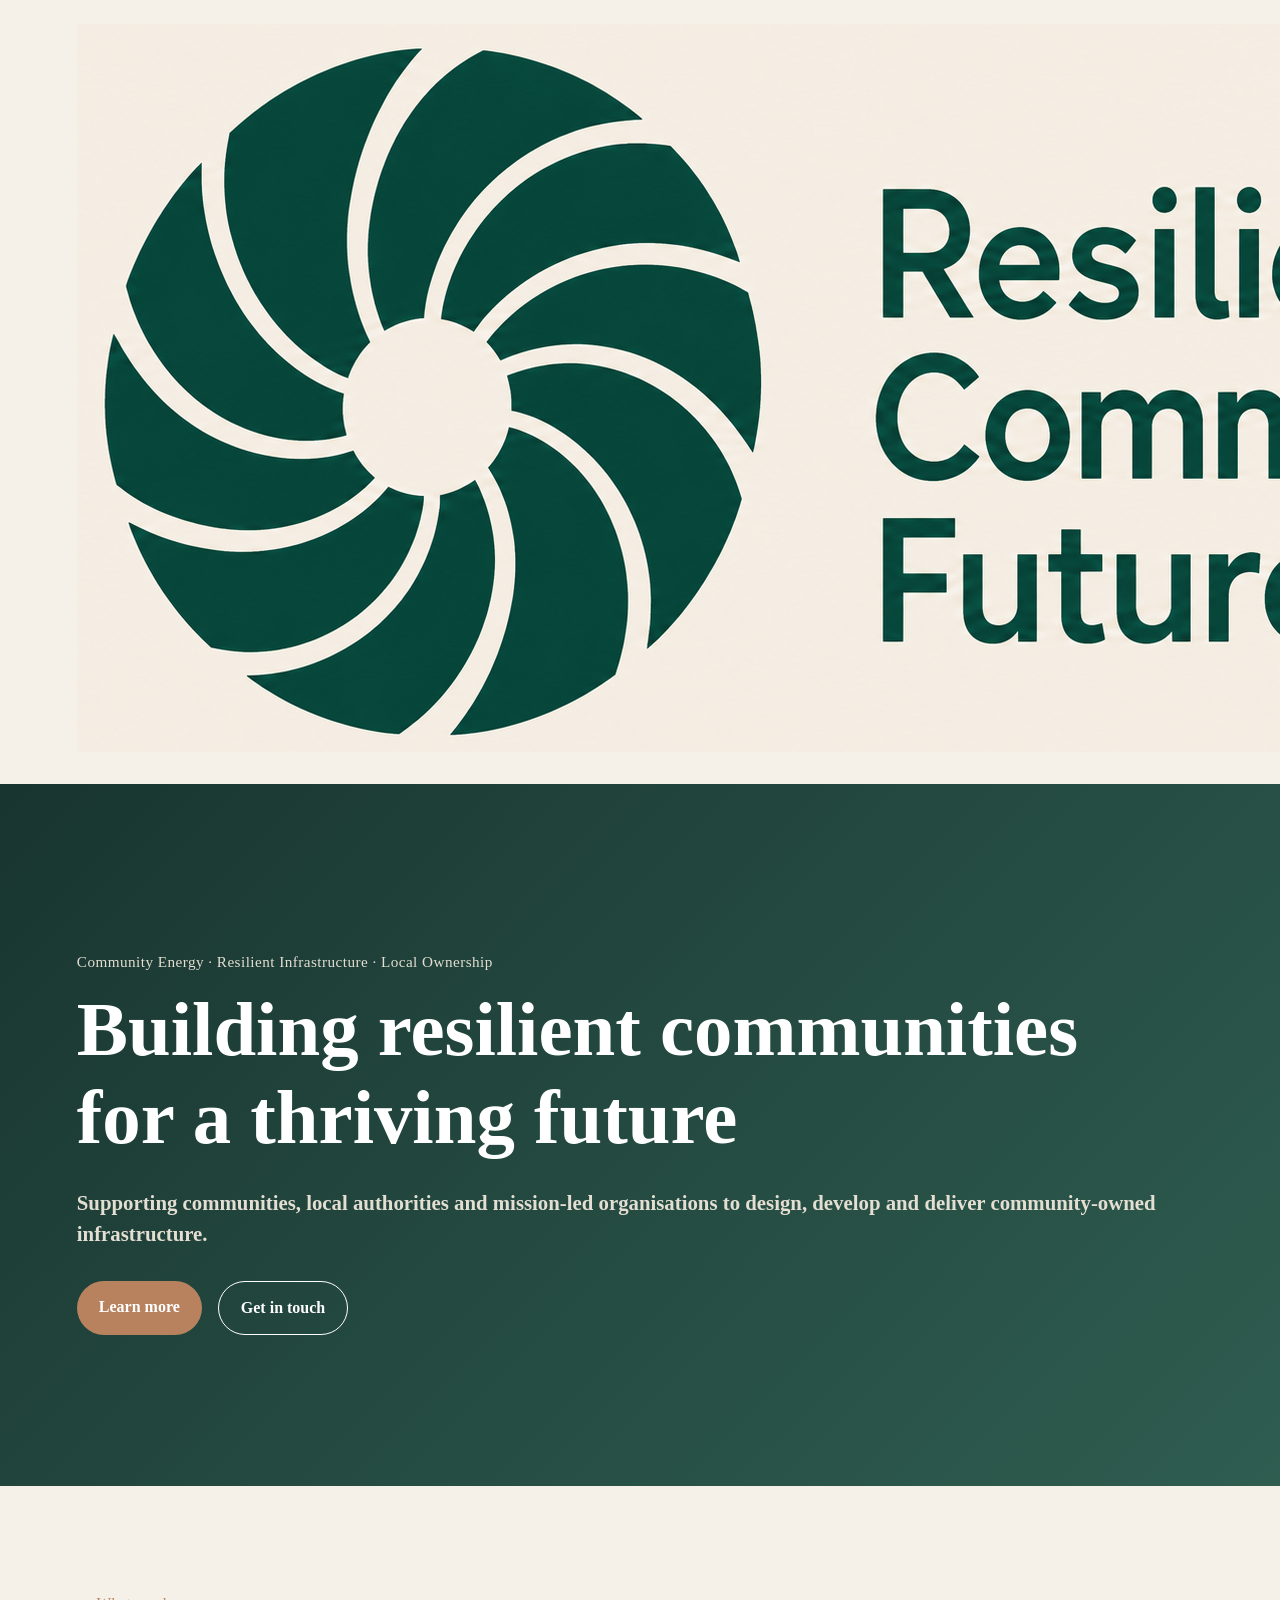
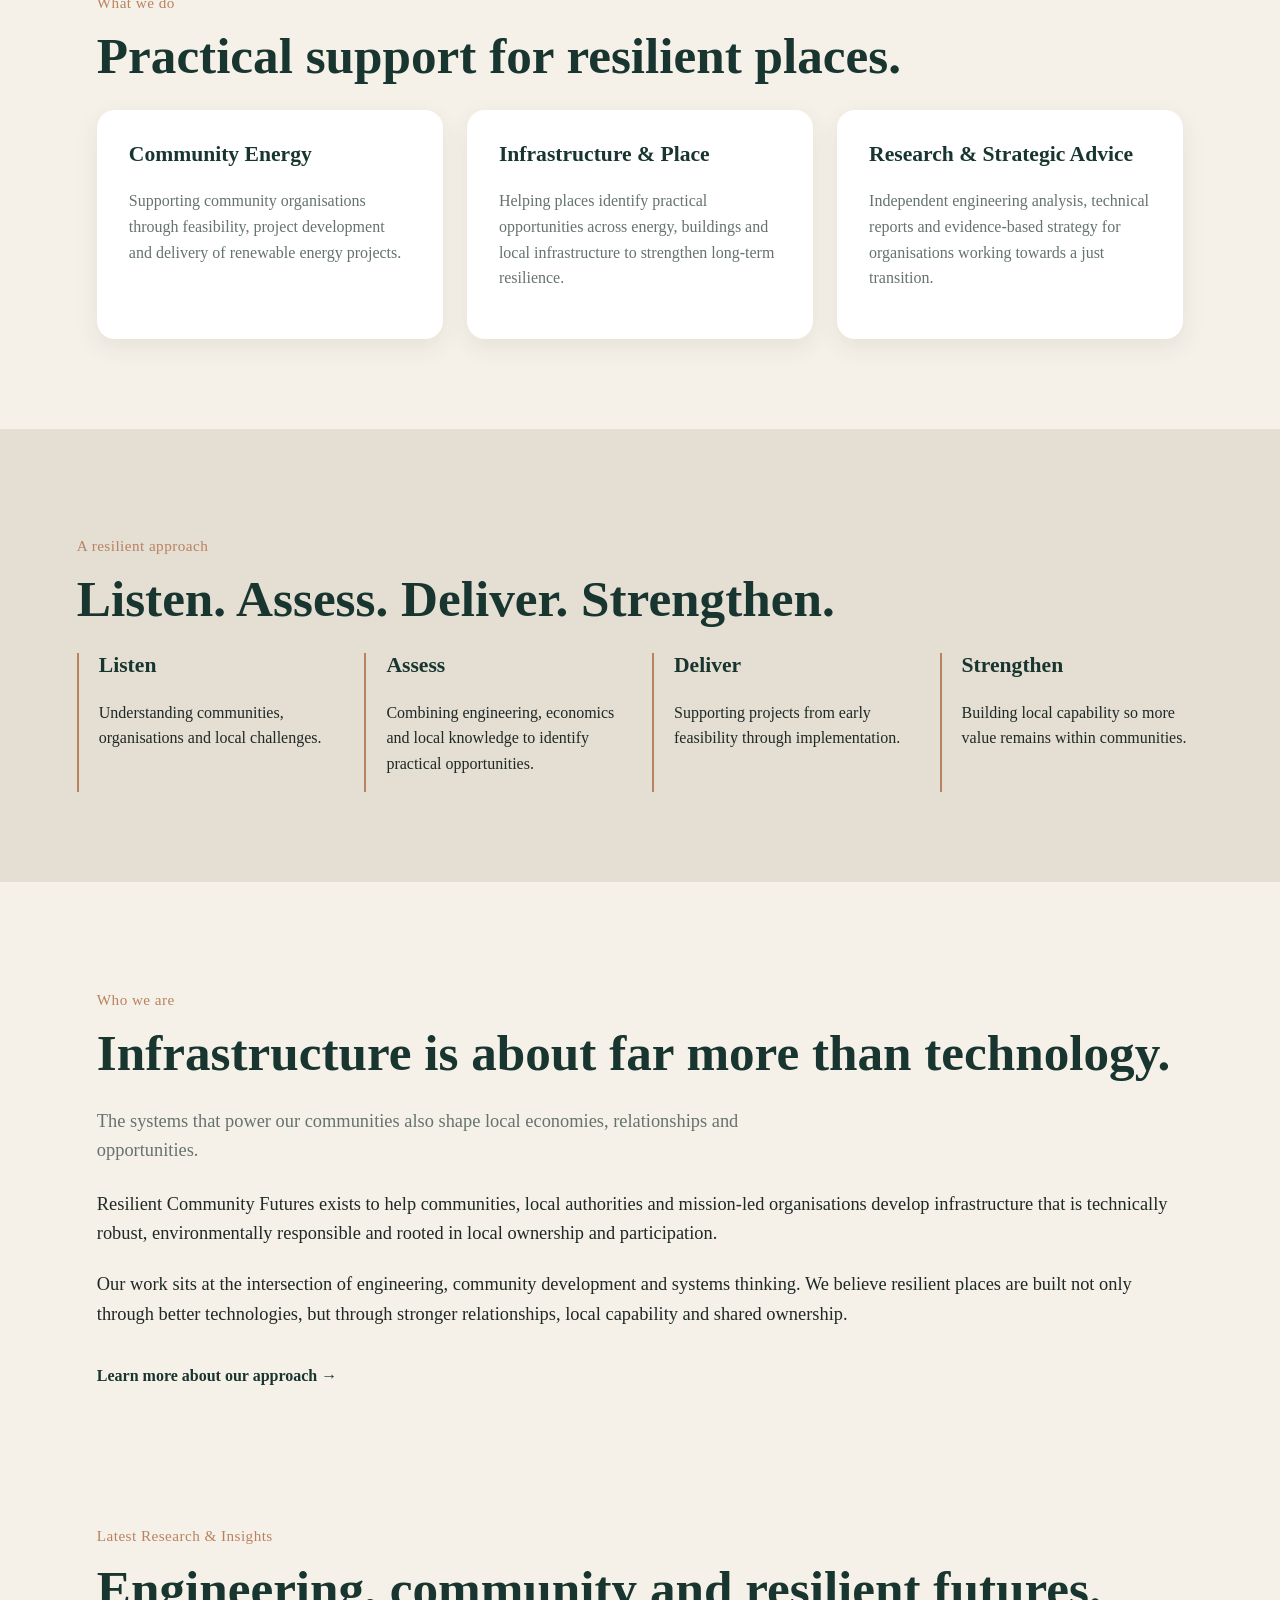
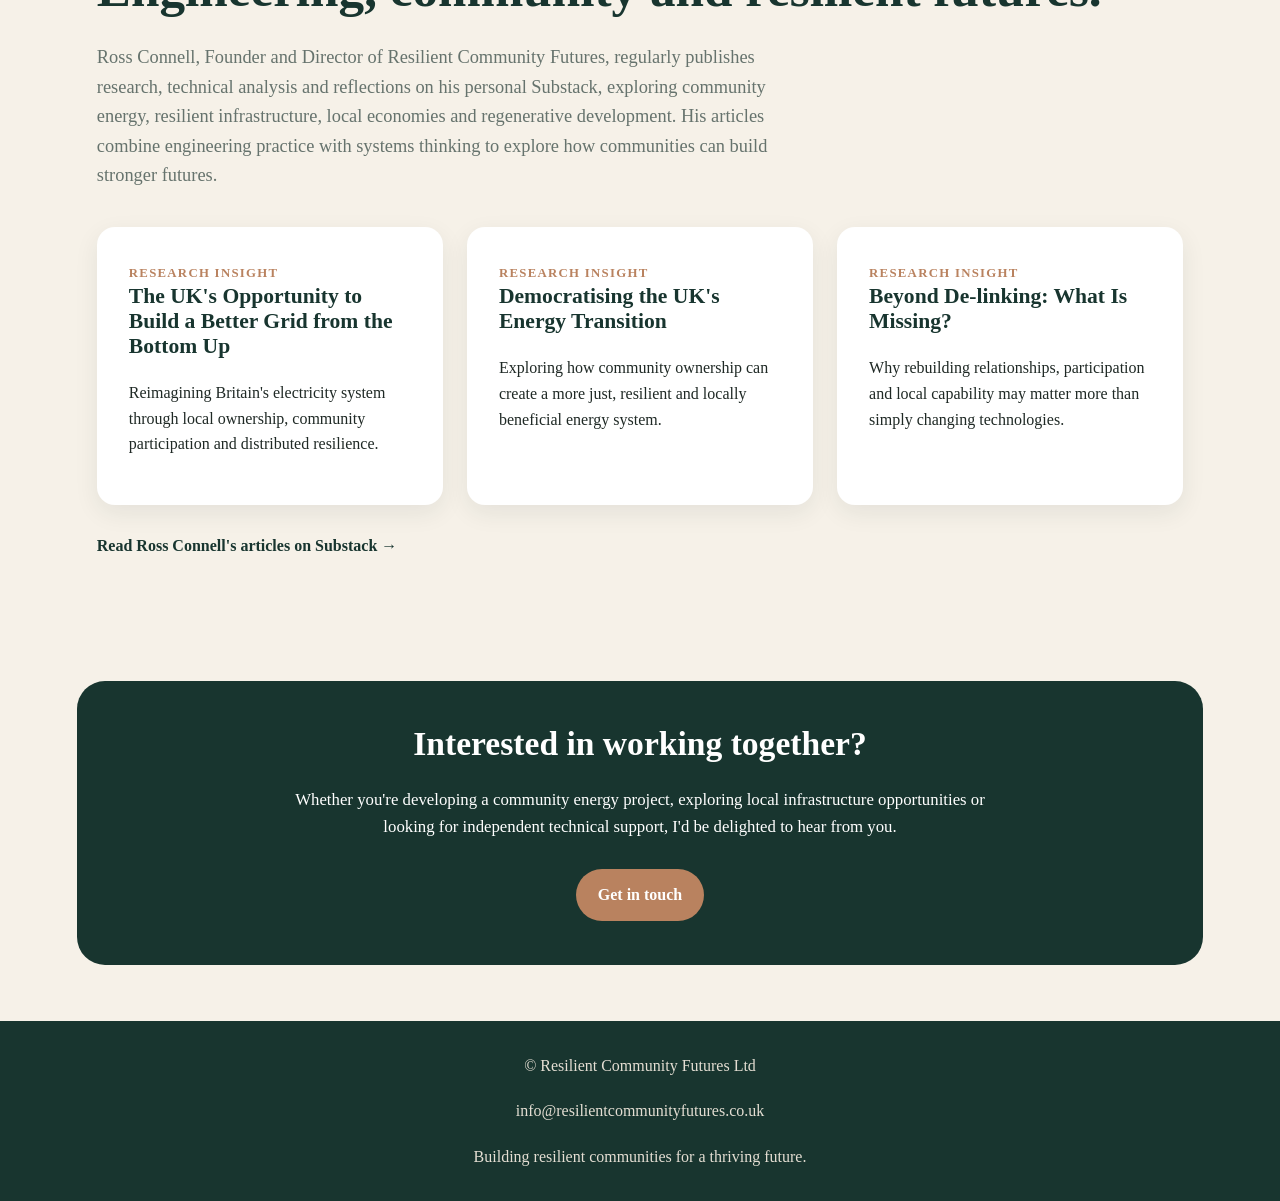
==== commit 0ae0bb47: "Update index.html" ====
--- a/index.html
+++ b/index.html
@@ -10,7 +10,12 @@
 
 <body>
   <header class="site-header">
-    <a href="index.html" class="logo">Resilient Community Futures</a>
+    <a href="index.html" class="logo" aria-label="Resilient Community Futures home">
+      <img
+        src="images/rcf-logo-green.png"
+        alt="Resilient Community Futures"
+      />
+    </a>
 
     <nav class="site-nav">
       <a href="index.html">Home</a>
@@ -117,11 +122,10 @@
       <h2>Engineering, community and resilient futures.</h2>
     
       <p class="section-intro">
-        Ross Connell, Founder and Director of Resilient Community Futures, regularly
-        publishes research, technical analysis and reflections on his personal Substack,
-        exploring community energy, resilient infrastructure, local economies and
-        regenerative development. His articles combine engineering practice with systems
-        thinking to explore how communities can build stronger futures.
+        Ross Connell, Founder and Director of Resilient Community Futures, regularly publishes research, technical analysis 
+        and reflections on his personal Substack, exploring community energy, resilient infrastructure, local economies and 
+        regenerative development. His articles combine engineering practice with systems thinking to explore how communities 
+        can build stronger futures.
       </p>
     
       <div class="insight-list">
--- a/css/style.css
+++ b/css/style.css
@@ -425,10 +425,15 @@
 /* MOBILE */
 
 @media (max-width: 850px) {
+  body {
+    overflow-x: hidden;
+  }
+
   .site-header {
     align-items: flex-start;
     gap: 18px;
     flex-direction: column;
+    padding: 22px 6vw;
   }
 
   .site-nav a {
@@ -436,6 +441,33 @@
     margin-right: 18px;
     display: inline-block;
     margin-bottom: 8px;
+  }
+
+  .hero {
+    min-height: auto;
+    padding: 56px 6vw;
+  }
+
+  .page-hero {
+    padding: 56px 6vw;
+  }
+
+  h1 {
+    font-size: clamp(2.6rem, 10vw, 3.4rem);
+    line-height: 1.08;
+  }
+
+  h2 {
+    font-size: clamp(2rem, 8vw, 2.7rem);
+  }
+
+  .hero-text {
+    font-size: 1.08rem;
+    line-height: 1.45;
+  }
+
+  .section {
+    padding: 54px 6vw;
   }
 
   .card-grid,
@@ -448,15 +480,87 @@
     grid-template-columns: 1fr;
   }
 
-  .section {
-    padding: 64px 6vw;
-  }
-
-  .page-hero {
-    padding: 64px 6vw;
-  }
-
+  .card,
+  .insight-card,
+  .contact-card,
+  .value-card {
+    padding: 26px;
+    width: 100%;
+    max-width: 100%;
+  }
+
+  .contact-card,
+  .founder-card,
+  .value-card,
+  .manifesto-card,
   .cta {
+    overflow-wrap: anywhere;
+  }
+
+  .founder-section {
+    padding-top: 44px;
+    padding-bottom: 44px;
+  }
+
+  .founder-card {
+    padding: 26px;
+    gap: 26px;
+  }
+
+  .founder-image img {
+    max-width: 220px;
+    margin: 0 auto;
+  }
+
+  .founder-copy p {
+    font-size: 1rem;
+  }
+
+  .manifesto-card {
+    padding: 28px;
+    margin-bottom: -16px;
+  }
+
+  .manifesto-card p {
+    font-size: 1.25rem;
+  }
+
+  .cta {
+    margin: 28px 6vw 52px;
+    padding: 40px 26px;
+  }
+
+  .cta h2 {
+    font-size: 2rem;
+  }
+
+  .cta p {
+    font-size: 1.05rem;
+  }
+
+  .site-footer {
+    flex-direction: column;
+    text-align: center;
+    align-items: center;
+    padding: 30px 6vw;
+  }
+}
+  .cta {
+    margin: 32px 6vw 56px;
     padding: 44px 28px;
   }
-}
+
+  .cta h2 {
+    font-size: 2.1rem;
+  }
+
+  .cta p {
+    font-size: 1.05rem;
+  }
+
+  .site-footer {
+    flex-direction: column;
+    text-align: center;
+    align-items: center;
+  }
+}
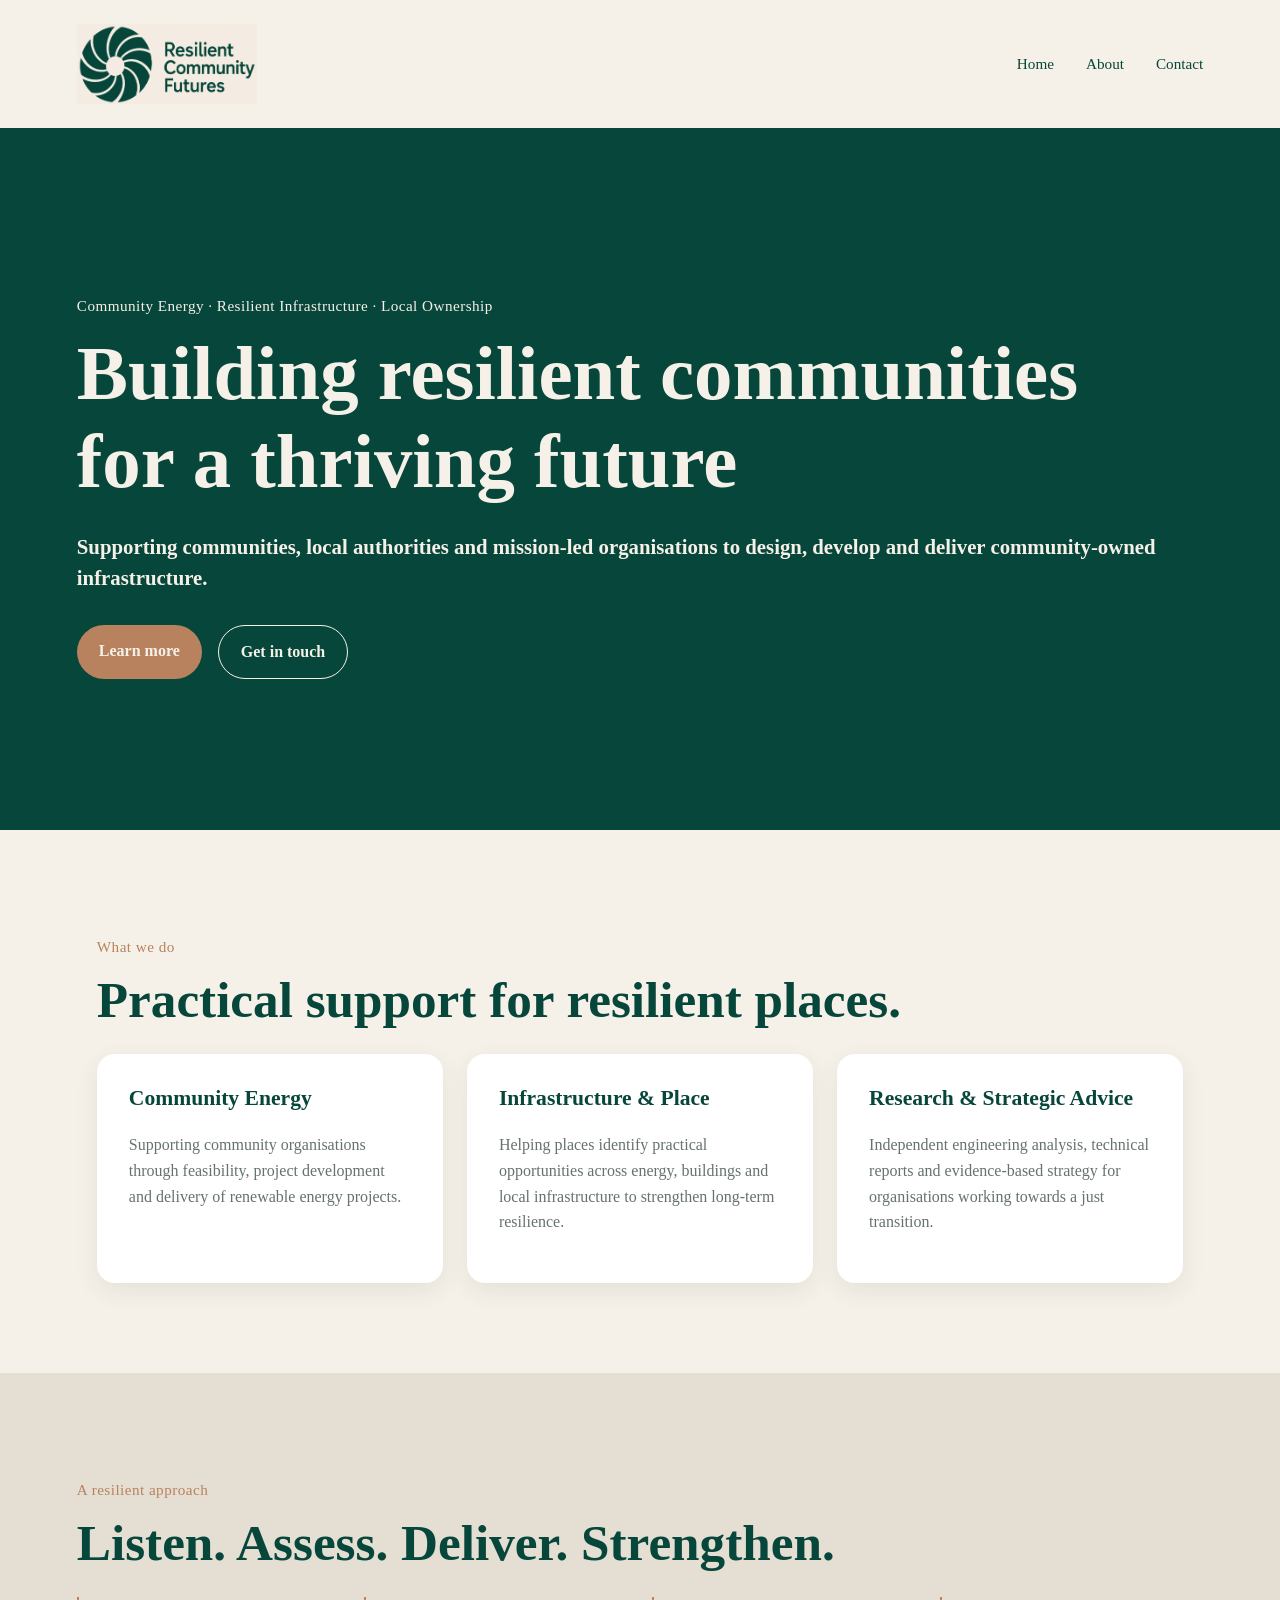
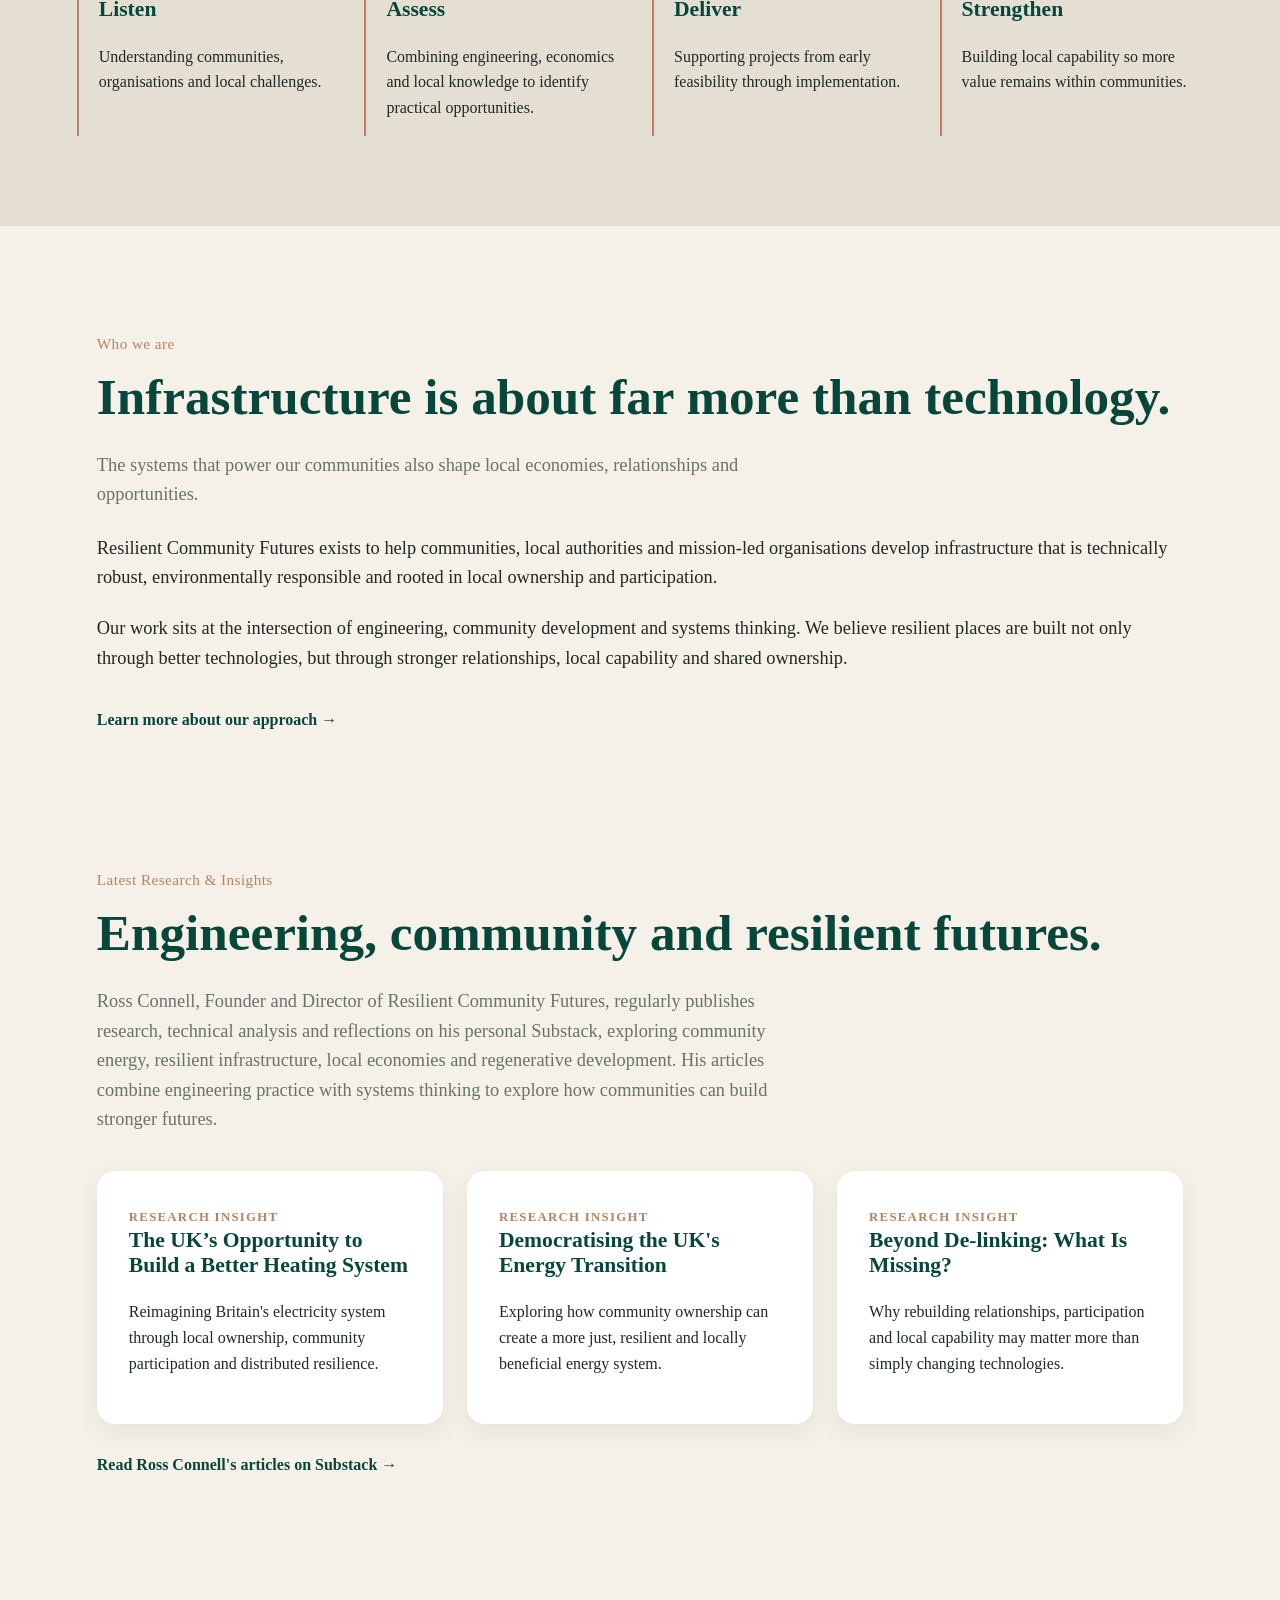
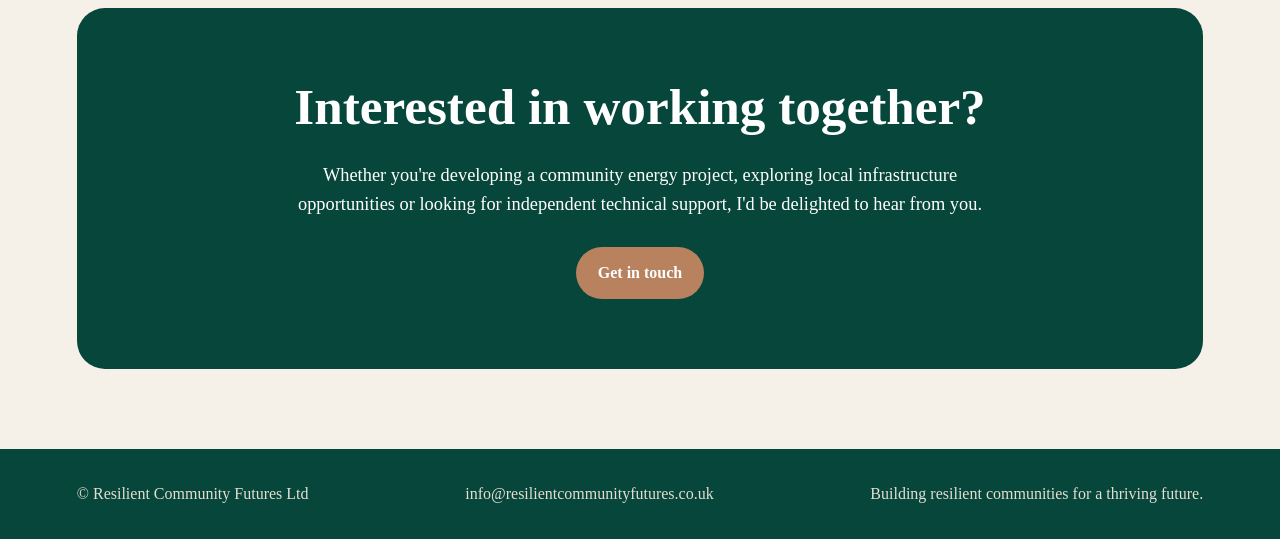
==== commit 4b5ba1d8: "Article 1 - name update" ====
--- a/index.html
+++ b/index.html
@@ -137,7 +137,7 @@
     
           <span>Research Insight</span>
     
-          <h3>The UK's Opportunity to Build a Better Grid from the Bottom Up</h3>
+          <h3>The UK’s Opportunity to Build a Better Heating System</h3>
     
           <p>
             Reimagining Britain's electricity system through local ownership,
--- a/css/style.css
+++ b/css/style.css
@@ -1,5 +1,5 @@
 :root {
-  --green-dark: #18352f;
+  --green-dark: #07463a;
   --green: #2f5d50;
   --earth: #b9825f;
   --cream: #f6f1e8;
@@ -30,9 +30,17 @@
 }
 
 .logo {
-  font-weight: 700;
+  display: block;
+  flex-shrink: 0;
   text-decoration: none;
-  color: var(--green-dark);
+  line-height: 0;
+}
+
+.site-header .logo img {
+  display: block;
+  width: 180px;
+  max-width: 180px;
+  height: auto;
 }
 
 .site-nav a {
@@ -46,13 +54,8 @@
 
 .hero,
 .page-hero {
-  background: linear-gradient(
-    135deg,
-    #18352f 0%,
-    #23483f 45%,
-    #2f5d50 100%
-  );
-  color: var(--white);
+  background: var(--green-dark);
+  color: var(--cream);
 }
 
 .hero {
@@ -76,13 +79,12 @@
 }
 
 .hero .eyebrow,
-.page-hero .eyebrow {
-  color: var(--stone);
-}
-
+.page-hero .eyebrow,
 .hero h1,
-.page-hero h1 {
-  color: var(--white);
+.page-hero h1,
+.hero .hero-text,
+.page-hero .hero-text {
+  color: var(--cream);
 }
 
 .hero-text {
@@ -150,6 +152,17 @@
 .button.secondary {
   border: 1px solid var(--white);
   color: var(--white);
+}
+
+/* Cream button details within heroes */
+
+.hero .button.primary {
+  color: var(--cream);
+}
+
+.hero .button.secondary {
+  border-color: var(--cream);
+  color: var(--cream);
 }
 
 /* SECTIONS */
@@ -435,6 +448,11 @@
     flex-direction: column;
     padding: 22px 6vw;
   }
+  
+  .site-header .logo img {
+    width: 160px;
+    max-width: 160px;
+  }
 
   .site-nav a {
     margin-left: 0;
@@ -545,22 +563,3 @@
     padding: 30px 6vw;
   }
 }
-  .cta {
-    margin: 32px 6vw 56px;
-    padding: 44px 28px;
-  }
-
-  .cta h2 {
-    font-size: 2.1rem;
-  }
-
-  .cta p {
-    font-size: 1.05rem;
-  }
-
-  .site-footer {
-    flex-direction: column;
-    text-align: center;
-    align-items: center;
-  }
-}
